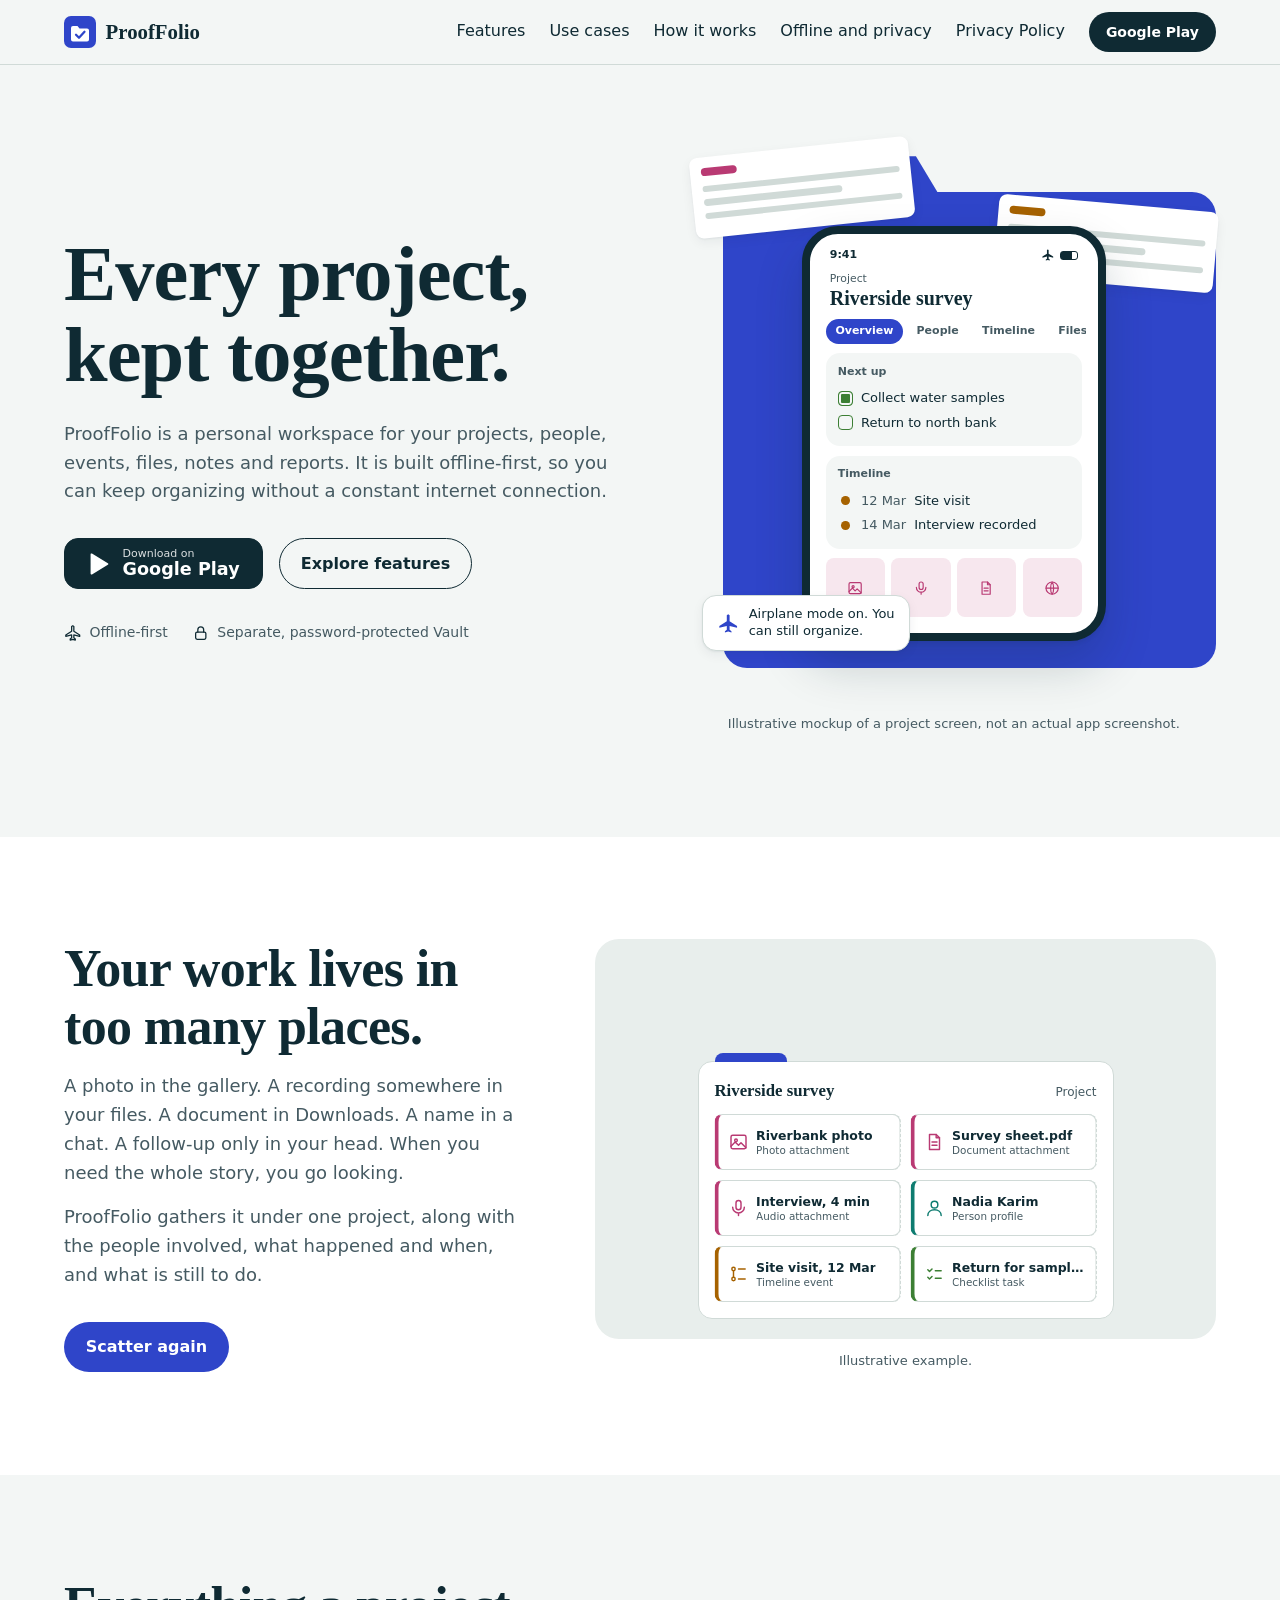
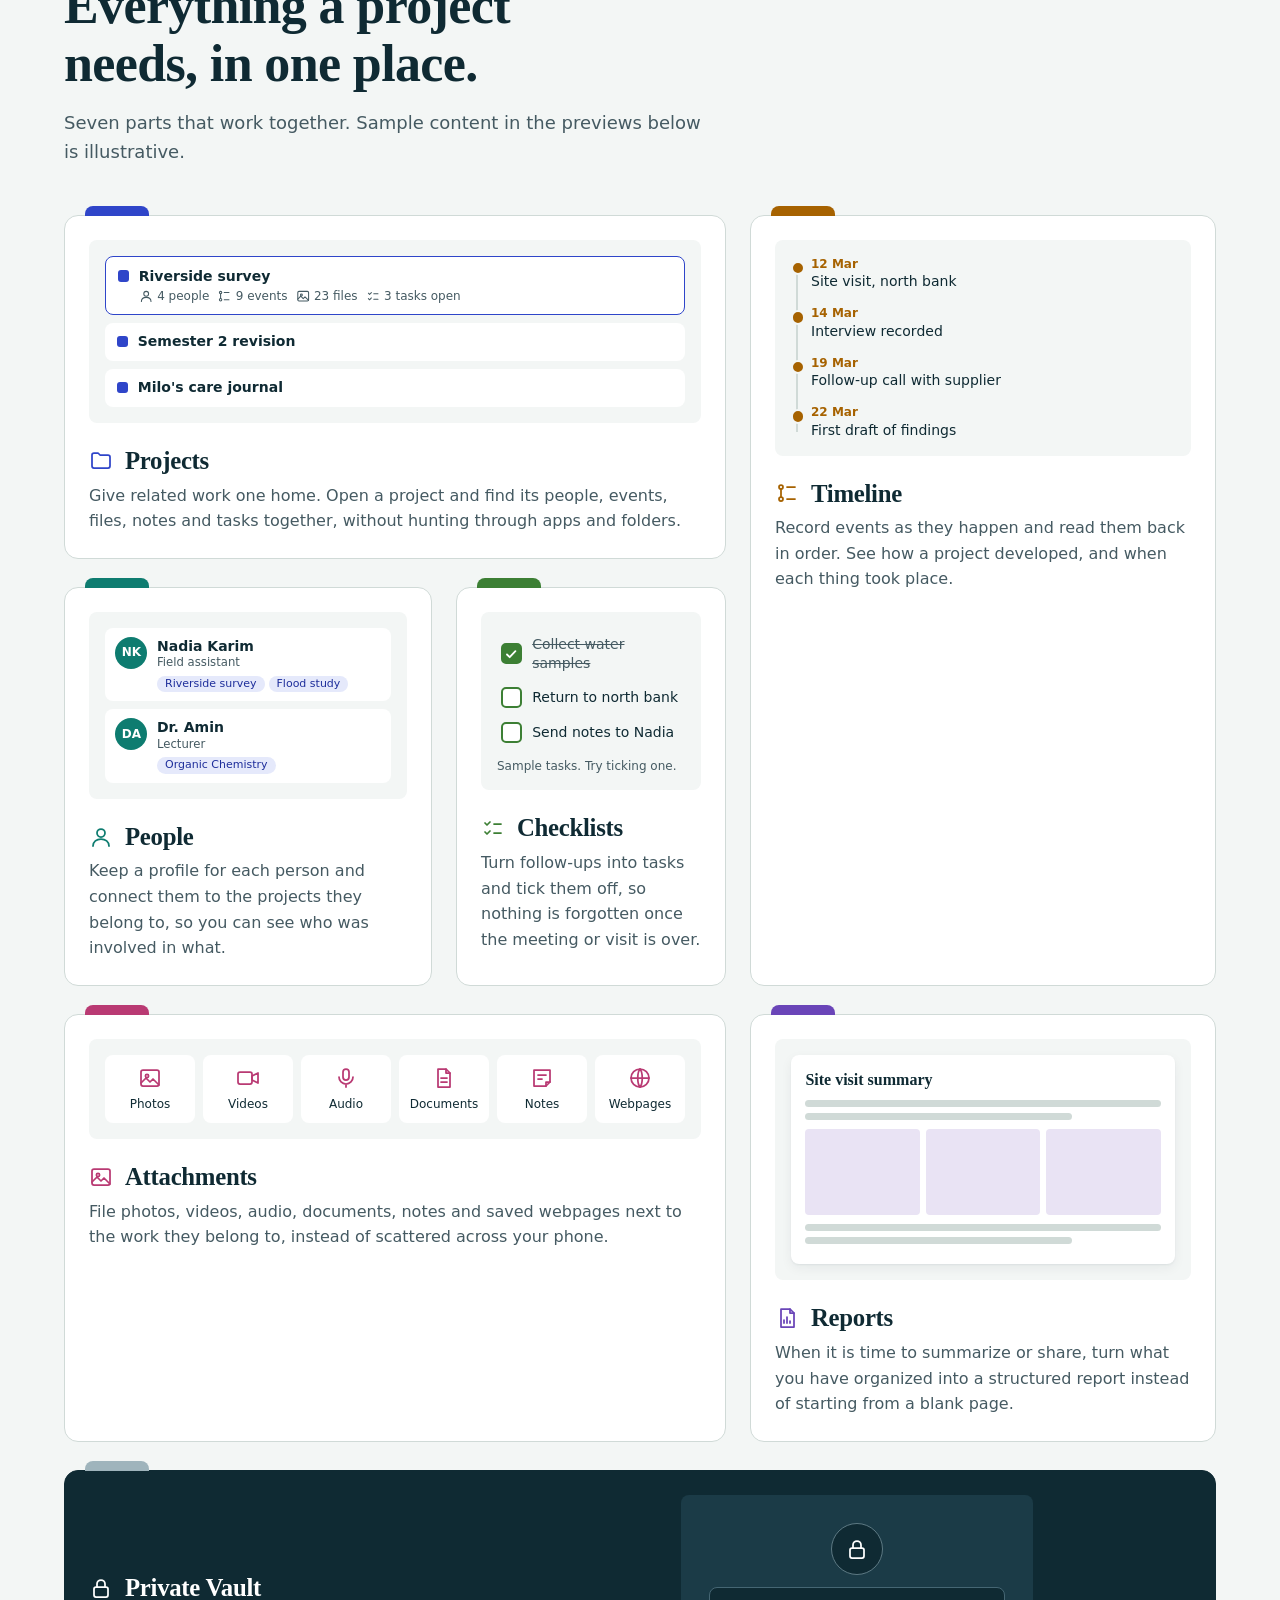
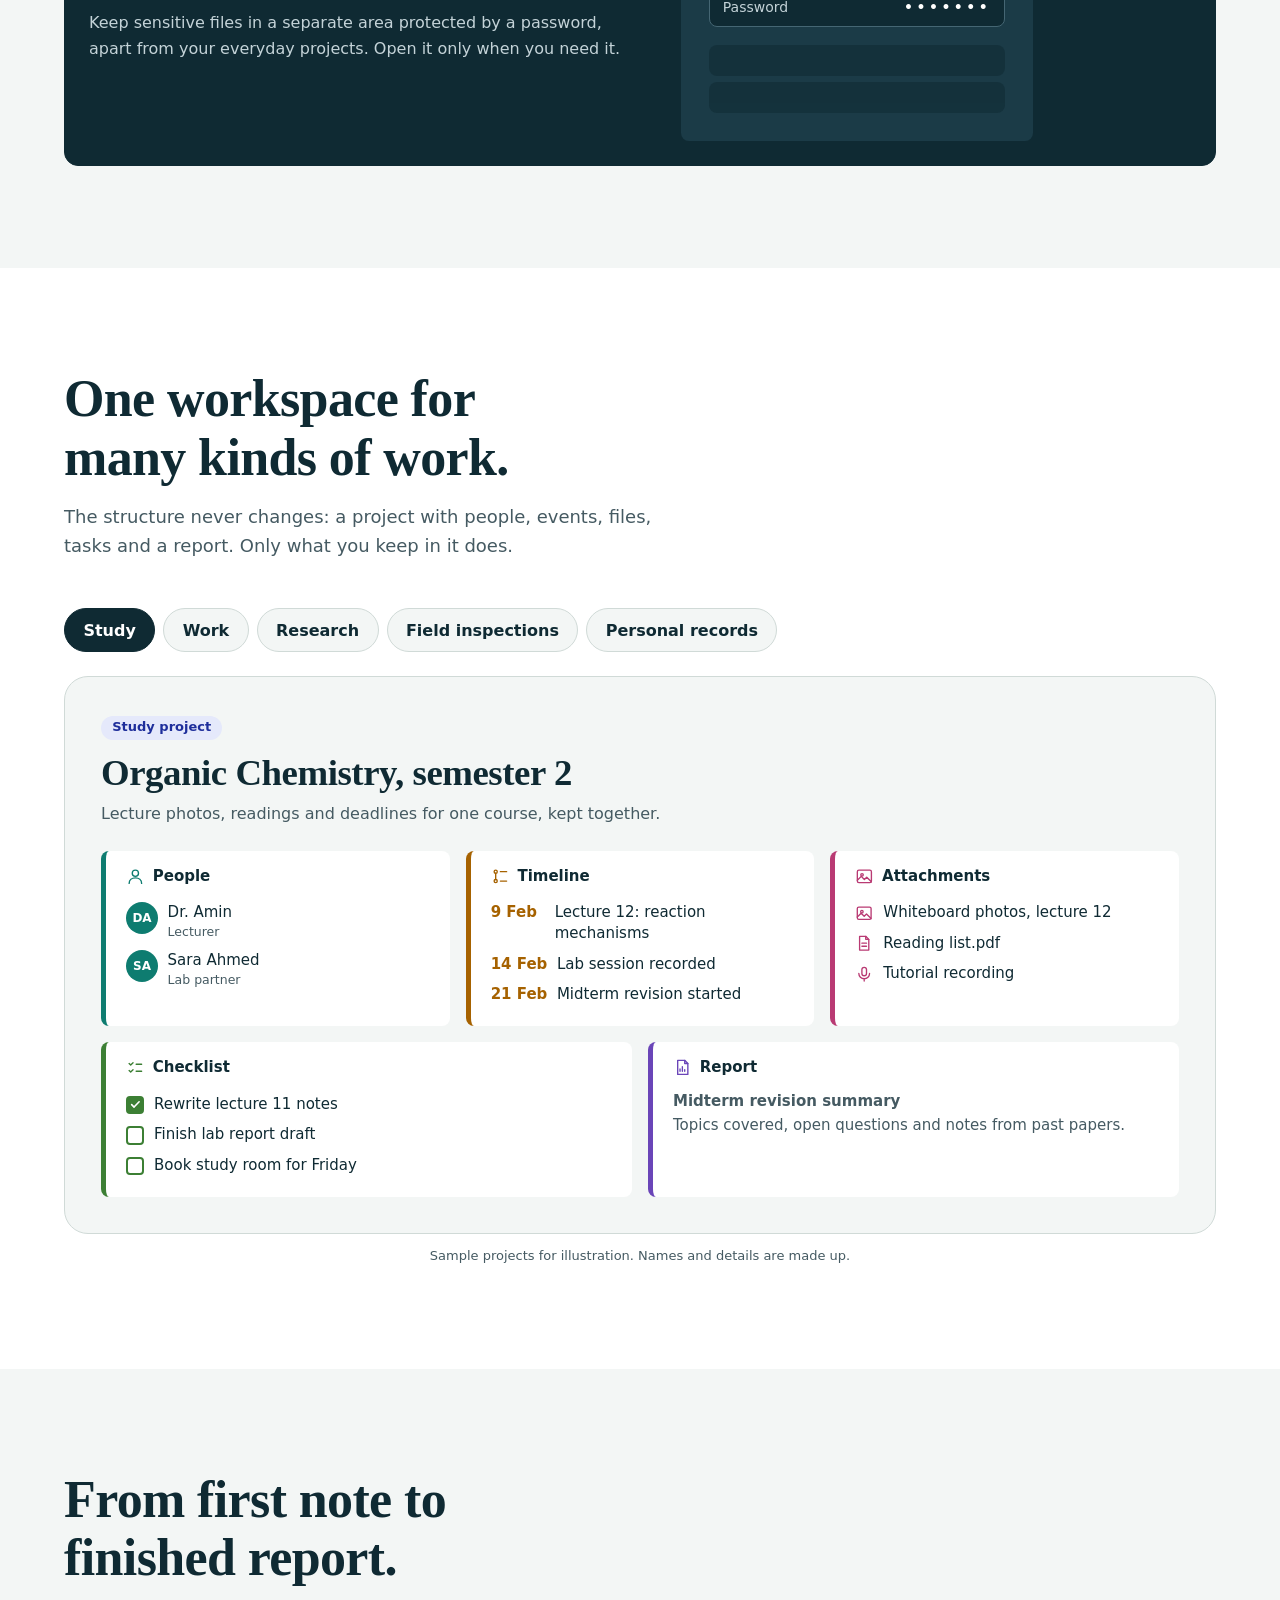
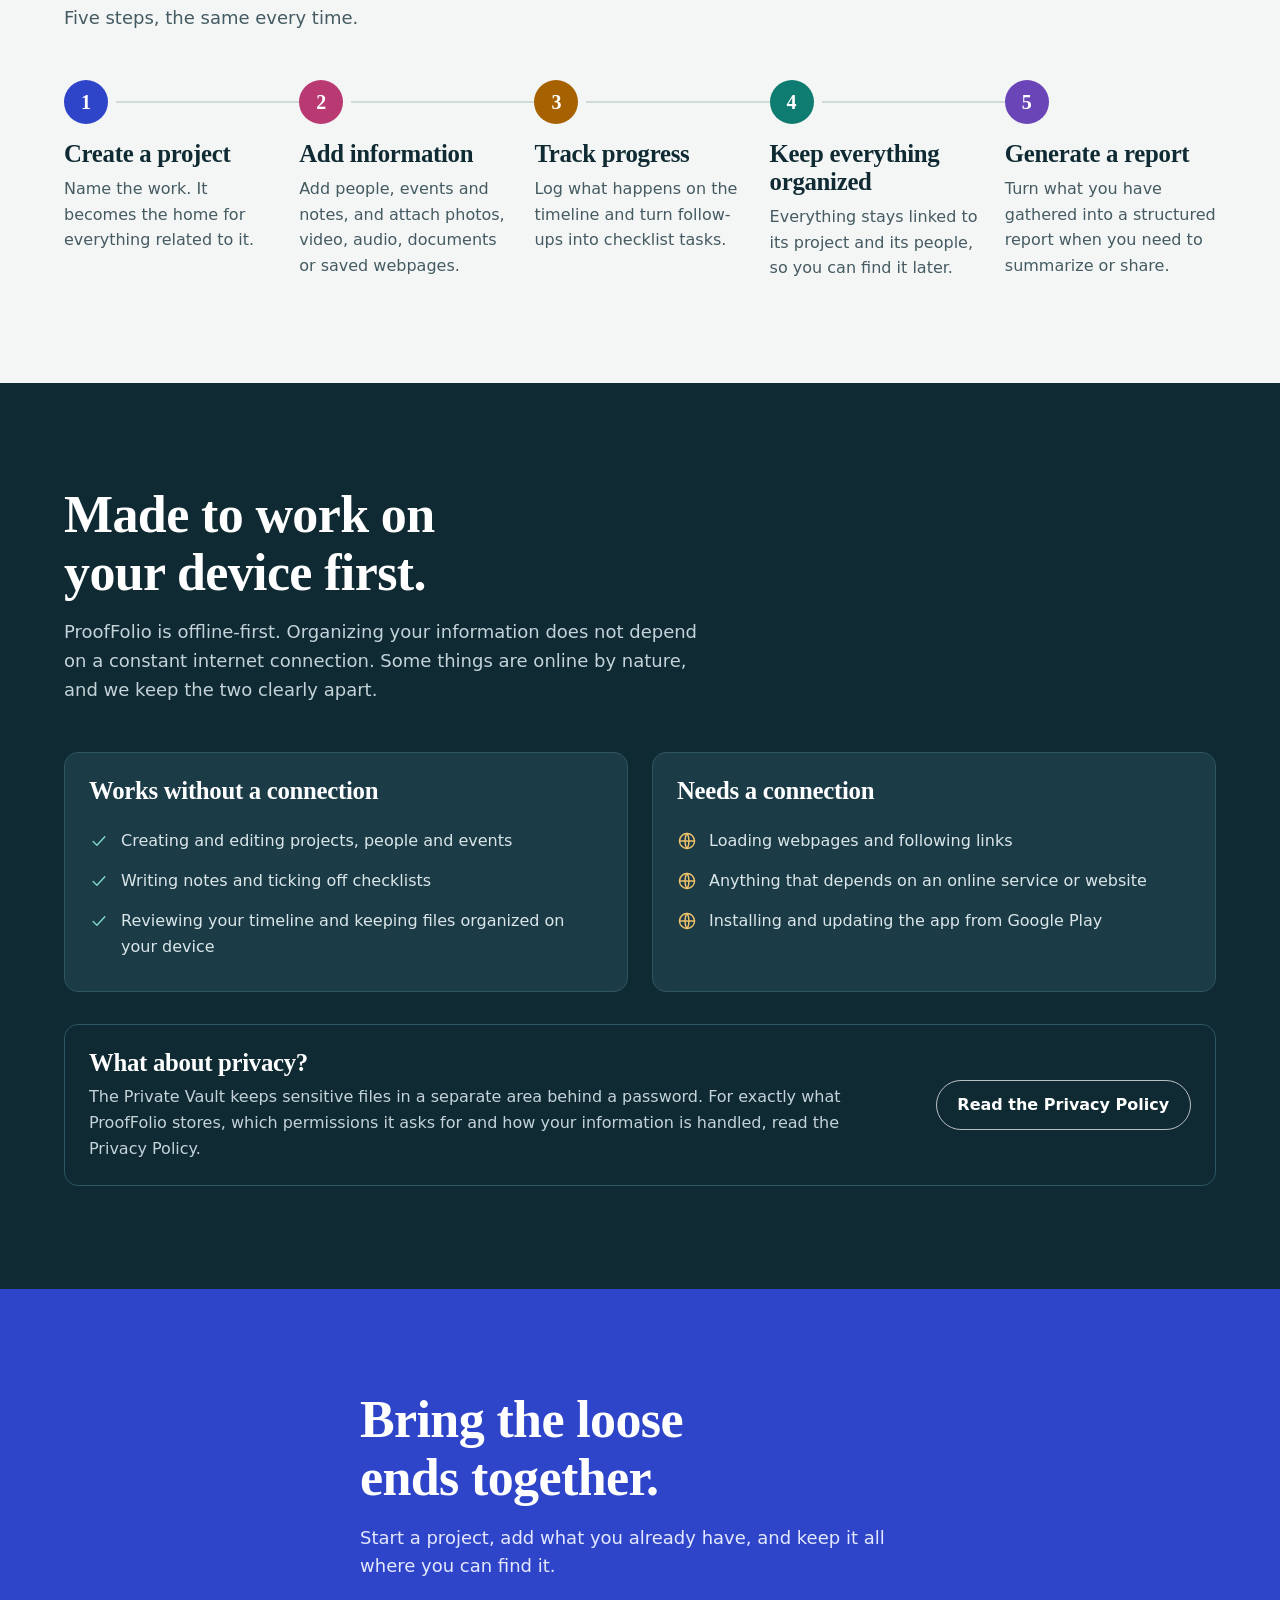
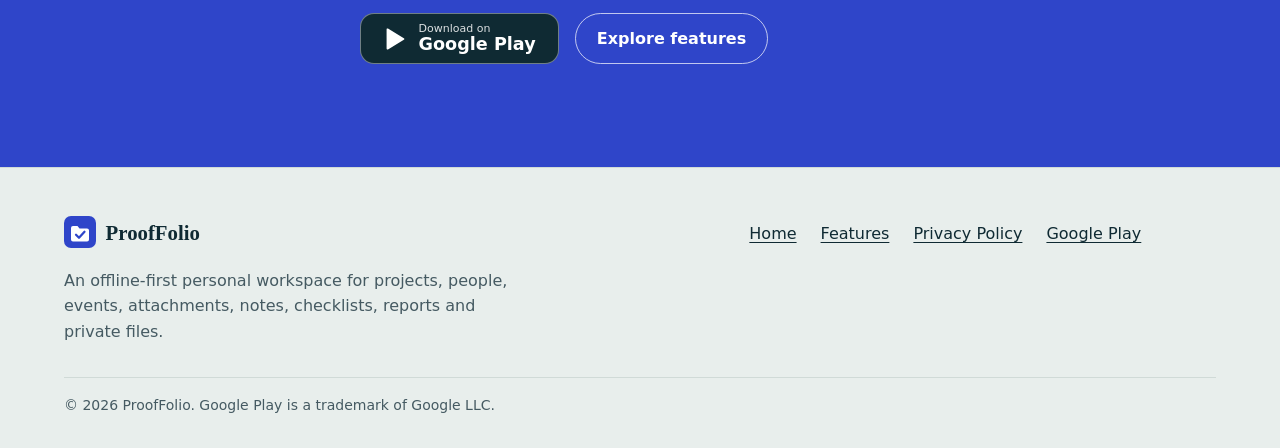
==== index.html @ 1a8242d4 "first commit with placeholder data" ====
<!doctype html>
<html lang="en">
<head>
  <meta charset="utf-8">
  <meta name="viewport" content="width=device-width, initial-scale=1">
  <title>ProofFolio: an offline-first workspace for projects, people, files and reports</title>
  <meta name="description" content="ProofFolio is an offline-first workspace for your projects, people, events, files, notes, checklists and reports, with a separate password-protected Vault.">
  <meta name="theme-color" content="#f3f6f5">
  <link rel="icon" href="assets/img/favicon.svg" type="image/svg+xml">

  <meta property="og:type" content="website">
  <meta property="og:site_name" content="ProofFolio">
  <meta property="og:title" content="ProofFolio: every project, kept together">
  <meta property="og:description" content="An offline-first workspace for projects, people, events, files, notes, checklists and reports.">
  <!-- Social crawlers need absolute URLs. Once the domain is known, change this to e.g. https://example.com/assets/img/og-image.png -->
  <meta property="og:image" content="assets/img/og-image.png">
  <meta property="og:image:width" content="1200">
  <meta property="og:image:height" content="630">
  <meta property="og:image:alt" content="ProofFolio logo beside a folder holding two sheets of paper.">
  <meta name="twitter:card" content="summary_large_image">
  <meta name="twitter:title" content="ProofFolio: every project, kept together">
  <meta name="twitter:description" content="An offline-first workspace for projects, people, events, files, notes, checklists and reports.">
  <meta name="twitter:image" content="assets/img/og-image.png">

  <link rel="stylesheet" href="assets/css/styles.css">
  <script>document.documentElement.classList.add('js');</script>
  <script src="assets/js/config.js" defer></script>
  <script src="assets/js/main.js" defer></script>
  <noscript><style>.sheet[hidden]{display:block!important}</style></noscript>
</head>
<body>

<!-- Icon sprite -->
<svg width="0" height="0" style="position:absolute" aria-hidden="true" focusable="false">
  <defs>
    <symbol id="i-photo" viewBox="0 0 24 24"><rect x="3" y="4" width="18" height="16" rx="2"/><circle cx="9" cy="10" r="1.6"/><path d="M3 17l5-5 4 4 3-3 6 6"/></symbol>
    <symbol id="i-video" viewBox="0 0 24 24"><rect x="2" y="6" width="14" height="12" rx="2"/><path d="M16 10l6-3v10l-6-3z"/></symbol>
    <symbol id="i-audio" viewBox="0 0 24 24"><rect x="9" y="3" width="6" height="11" rx="3"/><path d="M5 11a7 7 0 0 0 14 0M12 18v3"/></symbol>
    <symbol id="i-doc" viewBox="0 0 24 24"><path d="M6 3h8l4 4v14H6z"/><path d="M14 3v4h4M9 12h6M9 16h6"/></symbol>
    <symbol id="i-note" viewBox="0 0 24 24"><path d="M4 4h16v12l-4 4H4z"/><path d="M16 20v-4h4M8 9h8M8 13h4"/></symbol>
    <symbol id="i-web" viewBox="0 0 24 24"><circle cx="12" cy="12" r="9"/><path d="M3 12h18M12 3c3 3.5 3 14.5 0 18M12 3c-3 3.5-3 14.5 0 18"/></symbol>
    <symbol id="i-person" viewBox="0 0 24 24"><circle cx="12" cy="8" r="4"/><path d="M4 21c0-4.4 3.6-7 8-7s8 2.6 8 7"/></symbol>
    <symbol id="i-check" viewBox="0 0 24 24"><path d="M5 12.5l4.5 4.5L19 7"/></symbol>
    <symbol id="i-tasks" viewBox="0 0 24 24"><path d="M4 7l2 2 3-3M4 16l2 2 3-3M13 8h7M13 17h7"/></symbol>
    <symbol id="i-lock" viewBox="0 0 24 24"><rect x="5" y="11" width="14" height="10" rx="2"/><path d="M8 11V8a4 4 0 0 1 8 0v3"/></symbol>
    <symbol id="i-timeline" viewBox="0 0 24 24"><circle cx="6" cy="6" r="2"/><circle cx="6" cy="18" r="2"/><path d="M6 8v8M12 6h8M12 18h8"/></symbol>
    <symbol id="i-folder" viewBox="0 0 24 24"><path d="M3 6a2 2 0 0 1 2-2h4l2 2h8a2 2 0 0 1 2 2v9a2 2 0 0 1-2 2H5a2 2 0 0 1-2-2z"/></symbol>
    <symbol id="i-report" viewBox="0 0 24 24"><path d="M6 3h9l4 4v14H6z"/><path d="M15 3v4h4M9 17v-3M12 17v-6M15 17v-2"/></symbol>
    <symbol id="i-globe" viewBox="0 0 24 24"><circle cx="12" cy="12" r="9"/><path d="M3 12h18M12 3c3 3.5 3 14.5 0 18M12 3c-3 3.5-3 14.5 0 18"/></symbol>
    <symbol id="i-plane" viewBox="0 0 24 24"><path d="M10.5 3.5 12 2.5l1.5 1V10l8 5v2l-8-2v4l2 1.5V22l-3.5-1L8.5 22v-1.5L10.5 19v-4l-8 2v-2l8-5z"/></symbol>
    <symbol id="i-menu" viewBox="0 0 24 24"><path d="M4 7h16M4 12h16M4 17h16"/></symbol>
    <symbol id="i-close" viewBox="0 0 24 24"><path d="M6 6l12 12M18 6L6 18"/></symbol>
    <symbol id="i-play" viewBox="0 0 24 24"><path d="M6.5 3.8v16.4a.8.8 0 0 0 1.2.7l13.6-8.2a.8.8 0 0 0 0-1.4L7.7 3.1a.8.8 0 0 0-1.2.7z"/></symbol>
  </defs>
</svg>

<a class="skip-link" href="#main">Skip to main content</a>

<header class="site-header">
  <div class="container site-header__inner">
    <a class="brand" href="#top" aria-label="ProofFolio home">
      <img src="assets/img/logo-mark.svg" alt="" width="32" height="32">
      ProofFolio
    </a>
    <button class="nav-toggle" type="button" aria-expanded="false" aria-controls="site-nav" aria-label="Open menu">
      <svg class="i" aria-hidden="true"><use href="#i-menu"/></svg>
    </button>
    <nav class="nav" id="site-nav" aria-label="Main">
      <a href="#features">Features</a>
      <a href="#use-cases">Use cases</a>
      <a href="#how-it-works">How it works</a>
      <a href="#offline">Offline and privacy</a>
      <a href="privacy-policy.html">Privacy Policy</a>
      <a class="btn btn--sm" href="#" data-play-link>Google Play</a>
    </nav>
  </div>
</header>

<main id="main">

  <!-- Hero -->
  <section class="hero" id="top" aria-labelledby="hero-title">
    <div class="container hero__grid">
      <div class="hero__copy">
        <h1 id="hero-title">Every project, kept together.</h1>
        <p class="lead">ProofFolio is a personal workspace for your projects, people, events, files, notes and reports. It is built offline-first, so you can keep organizing without a constant internet connection.</p>
        <div class="hero__actions">
          <a class="btn btn--play" href="#" data-play-link aria-label="Download ProofFolio on Google Play">
            <svg class="i i--fill" aria-hidden="true"><use href="#i-play"/></svg>
            <span><small>Download on</small>Google Play</span>
          </a>
          <a class="btn btn--ghost" href="#features">Explore features</a>
        </div>
        <ul class="hero__facts">
          <li><svg class="i" aria-hidden="true"><use href="#i-plane"/></svg>Offline-first</li>
          <li><svg class="i" aria-hidden="true"><use href="#i-lock"/></svg>Separate, password-protected Vault</li>
        </ul>
      </div>

      <figure class="hero__visual">
        <div class="mock" aria-hidden="true">
          <div class="folder"></div>
          <div class="paper paper--a"><i></i><i></i><i></i></div>
          <div class="paper paper--b"><i></i><i></i><i></i></div>

          <div class="phone">
            <div class="phone__status">
              <span>9:41</span>
              <span class="phone__icons"><svg class="i i--fill"><use href="#i-plane"/></svg><span class="battery"></span></span>
            </div>
            <div class="phone__title">
              <small>Project</small>
              <strong>Riverside survey</strong>
            </div>
            <div class="phone__tabs"><span class="is-active">Overview</span><span>People</span><span>Timeline</span><span>Files</span></div>
            <div class="phone__card">
              <p class="phone__label">Next up</p>
              <div class="phone__row"><span class="box is-done"></span>Collect water samples</div>
              <div class="phone__row"><span class="box"></span>Return to north bank</div>
            </div>
            <div class="phone__card">
              <p class="phone__label">Timeline</p>
              <div class="phone__row"><span class="dot"></span><time>12 Mar</time>Site visit</div>
              <div class="phone__row"><span class="dot"></span><time>14 Mar</time>Interview recorded</div>
            </div>
            <div class="phone__files">
              <span class="ftile" style="--tab:var(--t-attach)"><svg class="i"><use href="#i-photo"/></svg></span>
              <span class="ftile" style="--tab:var(--t-attach)"><svg class="i"><use href="#i-audio"/></svg></span>
              <span class="ftile" style="--tab:var(--t-attach)"><svg class="i"><use href="#i-doc"/></svg></span>
              <span class="ftile" style="--tab:var(--t-attach)"><svg class="i"><use href="#i-web"/></svg></span>
            </div>
          </div>

          <div class="hero__badge">
            <svg class="i i--fill"><use href="#i-plane"/></svg>
            <span>Airplane mode on. You can still organize.</span>
          </div>
        </div>
        <figcaption class="caption">Illustrative mockup of a project screen, not an actual app screenshot.</figcaption>
      </figure>
    </div>
  </section>

  <!-- Problem and solution -->
  <section class="section section--tint" id="problem" aria-labelledby="problem-title">
    <div class="container split gather" data-gather>
      <div class="gather__copy">
        <h2 id="problem-title">Your work lives in too many places.</h2>
        <p>A photo in the gallery. A recording somewhere in your files. A document in Downloads. A name in a chat. A follow-up only in your head. When you need the whole story, you go looking.</p>
        <p>ProofFolio gathers it under one project, along with the people involved, what happened and when, and what is still to do.</p>
        <button class="btn btn--primary" type="button" data-gather-toggle>Gather into a project</button>
        <p class="sr-only" role="status" aria-live="polite" data-gather-status></p>
      </div>

      <div>
        <div class="gather__stage" aria-hidden="true">
          <div class="gather__folder">
            <div class="gather__head">Riverside survey <small>Project</small></div>
            <div class="gather__slots">
              <div class="slot"></div><div class="slot"></div><div class="slot"></div>
              <div class="slot"></div><div class="slot"></div><div class="slot"></div>
            </div>
          </div>

          <div class="chip" style="--tab:var(--t-attach);--i:0" data-slot="0" data-u="0.03" data-v="0.06" data-r="-7">
            <svg class="i"><use href="#i-photo"/></svg>
            <span class="chip__text"><b>Riverbank photo</b><small><span class="m-s">In your gallery</span><span class="m-g">Photo attachment</span></small></span>
          </div>
          <div class="chip" style="--tab:var(--t-attach);--i:1" data-slot="1" data-u="0.97" data-v="0.03" data-r="6">
            <svg class="i"><use href="#i-doc"/></svg>
            <span class="chip__text"><b>Survey sheet.pdf</b><small><span class="m-s">In Downloads</span><span class="m-g">Document attachment</span></small></span>
          </div>
          <div class="chip" style="--tab:var(--t-attach);--i:2" data-slot="2" data-u="0.08" data-v="0.52" data-r="4">
            <svg class="i"><use href="#i-audio"/></svg>
            <span class="chip__text"><b>Interview, 4 min</b><small><span class="m-s">In a voice recorder</span><span class="m-g">Audio attachment</span></small></span>
          </div>
          <div class="chip" style="--tab:var(--t-people);--i:3" data-slot="3" data-u="0.92" data-v="0.4" data-r="-5">
            <svg class="i"><use href="#i-person"/></svg>
            <span class="chip__text"><b>Nadia Karim</b><small><span class="m-s">In a chat thread</span><span class="m-g">Person profile</span></small></span>
          </div>
          <div class="chip" style="--tab:var(--t-timeline);--i:4" data-slot="4" data-u="0.5" data-v="0.14" data-r="3">
            <svg class="i"><use href="#i-timeline"/></svg>
            <span class="chip__text"><b>Site visit, 12 Mar</b><small><span class="m-s">In a message</span><span class="m-g">Timeline event</span></small></span>
          </div>
          <div class="chip" style="--tab:var(--t-check);--i:5" data-slot="5" data-u="0.45" data-v="0.66" data-r="-6">
            <svg class="i"><use href="#i-tasks"/></svg>
            <span class="chip__text"><b>Return for samples</b><small><span class="m-s">Only in your head</span><span class="m-g">Checklist task</span></small></span>
          </div>
        </div>
        <p class="caption">Illustrative example.</p>
      </div>
    </div>
  </section>

  <!-- Core features -->
  <section class="section" id="features" aria-labelledby="features-title">
    <div class="container">
      <div class="section-head">
        <h2 id="features-title">Everything a project needs, in one place.</h2>
        <p>Seven parts that work together. Sample content in the previews below is illustrative.</p>
      </div>

      <div class="bento">
        <article class="tile tile--projects">
          <div class="tile__visual" aria-hidden="true">
            <ul class="mini-projects">
              <li class="is-open">
                <span class="dot"></span><b>Riverside survey</b>
                <span class="counts">
                  <span><svg class="i"><use href="#i-person"/></svg>4 people</span>
                  <span><svg class="i"><use href="#i-timeline"/></svg>9 events</span>
                  <span><svg class="i"><use href="#i-photo"/></svg>23 files</span>
                  <span><svg class="i"><use href="#i-tasks"/></svg>3 tasks open</span>
                </span>
              </li>
              <li><span class="dot"></span><b>Semester 2 revision</b></li>
              <li><span class="dot"></span><b>Milo's care journal</b></li>
            </ul>
          </div>
          <div class="tile__body">
            <h3><svg class="i" aria-hidden="true"><use href="#i-folder"/></svg>Projects</h3>
            <p>Give related work one home. Open a project and find its people, events, files, notes and tasks together, without hunting through apps and folders.</p>
          </div>
        </article>

        <article class="tile tile--people">
          <div class="tile__visual" aria-hidden="true">
            <ul class="mini-people">
              <li><span class="avatar">NK</span><span><b>Nadia Karim</b><small>Field assistant</small><span class="linked"><span>Riverside survey</span><span>Flood study</span></span></span></li>
              <li><span class="avatar">DA</span><span><b>Dr. Amin</b><small>Lecturer</small><span class="linked"><span>Organic Chemistry</span></span></span></li>
            </ul>
          </div>
          <div class="tile__body">
            <h3><svg class="i" aria-hidden="true"><use href="#i-person"/></svg>People</h3>
            <p>Keep a profile for each person and connect them to the projects they belong to, so you can see who was involved in what.</p>
          </div>
        </article>

        <article class="tile tile--timeline">
          <div class="tile__visual" aria-hidden="true">
            <ol class="mini-timeline">
              <li><time>12 Mar</time>Site visit, north bank</li>
              <li><time>14 Mar</time>Interview recorded</li>
              <li><time>19 Mar</time>Follow-up call with supplier</li>
              <li><time>22 Mar</time>First draft of findings</li>
            </ol>
          </div>
          <div class="tile__body">
            <h3><svg class="i" aria-hidden="true"><use href="#i-timeline"/></svg>Timeline</h3>
            <p>Record events as they happen and read them back in order. See how a project developed, and when each thing took place.</p>
          </div>
        </article>

        <article class="tile tile--checks">
          <div class="tile__visual">
            <ul>
              <li><label class="check"><input type="checkbox" checked><span class="check__box"><svg class="i" aria-hidden="true"><use href="#i-check"/></svg></span><span class="check__text">Collect water samples</span></label></li>
              <li><label class="check"><input type="checkbox"><span class="check__box"><svg class="i" aria-hidden="true"><use href="#i-check"/></svg></span><span class="check__text">Return to north bank</span></label></li>
              <li><label class="check"><input type="checkbox"><span class="check__box"><svg class="i" aria-hidden="true"><use href="#i-check"/></svg></span><span class="check__text">Send notes to Nadia</span></label></li>
            </ul>
            <p class="hint">Sample tasks. Try ticking one.</p>
          </div>
          <div class="tile__body">
            <h3><svg class="i" aria-hidden="true"><use href="#i-tasks"/></svg>Checklists</h3>
            <p>Turn follow-ups into tasks and tick them off, so nothing is forgotten once the meeting or visit is over.</p>
          </div>
        </article>

        <article class="tile tile--attach">
          <div class="tile__visual" aria-hidden="true">
            <ul class="mini-files">
              <li><svg class="i"><use href="#i-photo"/></svg>Photos</li>
              <li><svg class="i"><use href="#i-video"/></svg>Videos</li>
              <li><svg class="i"><use href="#i-audio"/></svg>Audio</li>
              <li><svg class="i"><use href="#i-doc"/></svg>Documents</li>
              <li><svg class="i"><use href="#i-note"/></svg>Notes</li>
              <li><svg class="i"><use href="#i-web"/></svg>Webpages</li>
            </ul>
          </div>
          <div class="tile__body">
            <h3><svg class="i" aria-hidden="true"><use href="#i-photo"/></svg>Attachments</h3>
            <p>File photos, videos, audio, documents, notes and saved webpages next to the work they belong to, instead of scattered across your phone.</p>
          </div>
        </article>

        <article class="tile tile--reports">
          <div class="tile__visual" aria-hidden="true">
            <div class="mini-report">
              <strong>Site visit summary</strong>
              <i></i><i></i>
              <div class="photos"><span></span><span></span><span></span></div>
              <i></i><i></i>
            </div>
          </div>
          <div class="tile__body">
            <h3><svg class="i" aria-hidden="true"><use href="#i-report"/></svg>Reports</h3>
            <p>When it is time to summarize or share, turn what you have organized into a structured report instead of starting from a blank page.</p>
          </div>
        </article>

        <article class="tile tile--vault">
          <div class="tile__visual" aria-hidden="true">
            <div class="mini-vault">
              <span class="lock"><svg class="i"><use href="#i-lock"/></svg></span>
              <div class="field"><span>Password</span><b>&bull;&bull;&bull;&bull;&bull;&bull;&bull;</b></div>
              <div class="rows"><i></i><i></i></div>
            </div>
          </div>
          <div class="tile__body">
            <h3><svg class="i" aria-hidden="true"><use href="#i-lock"/></svg>Private Vault</h3>
            <p>Keep sensitive files in a separate area protected by a password, apart from your everyday projects. Open it only when you need it.</p>
          </div>
        </article>
      </div>
    </div>
  </section>

  <!-- Use cases -->
  <section class="section section--tint" id="use-cases" aria-labelledby="use-title">
    <div class="container">
      <div class="section-head">
        <h2 id="use-title">One workspace for many kinds of work.</h2>
        <p>The structure never changes: a project with people, events, files, tasks and a report. Only what you keep in it does.</p>
      </div>

      <div class="tablist" role="tablist" aria-label="Kinds of work" data-tabs>
        <button role="tab" id="tab-study" aria-controls="uc-study" aria-selected="true" type="button">Study</button>
        <button role="tab" id="tab-work" aria-controls="uc-work" aria-selected="false" tabindex="-1" type="button">Work</button>
        <button role="tab" id="tab-research" aria-controls="uc-research" aria-selected="false" tabindex="-1" type="button">Research</button>
        <button role="tab" id="tab-field" aria-controls="uc-field" aria-selected="false" tabindex="-1" type="button">Field inspections</button>
        <button role="tab" id="tab-personal" aria-controls="uc-personal" aria-selected="false" tabindex="-1" type="button">Personal records</button>
      </div>

      <div class="sheet" role="tabpanel" id="uc-study" aria-labelledby="tab-study" tabindex="0">
        <div class="sheet__head">
          <span class="sheet__kind">Study project</span>
          <h3>Organic Chemistry, semester 2</h3>
          <p>Lecture photos, readings and deadlines for one course, kept together.</p>
        </div>
        <div class="sheet__grid">
          <section class="block b-people" aria-label="People"><h4><svg class="i" aria-hidden="true"><use href="#i-person"/></svg>People</h4><ul><li><span class="avatar" aria-hidden="true">DA</span><span>Dr. Amin<small>Lecturer</small></span></li><li><span class="avatar" aria-hidden="true">SA</span><span>Sara Ahmed<small>Lab partner</small></span></li></ul></section>
          <section class="block b-timeline" aria-label="Timeline"><h4><svg class="i" aria-hidden="true"><use href="#i-timeline"/></svg>Timeline</h4><ul><li><span class="date">9 Feb</span><span>Lecture 12: reaction mechanisms</span></li><li><span class="date">14 Feb</span><span>Lab session recorded</span></li><li><span class="date">21 Feb</span><span>Midterm revision started</span></li></ul></section>
          <section class="block b-files" aria-label="Attachments"><h4><svg class="i" aria-hidden="true"><use href="#i-photo"/></svg>Attachments</h4><ul><li><svg class="i li-icon" aria-hidden="true"><use href="#i-photo"/></svg><span>Whiteboard photos, lecture 12</span></li><li><svg class="i li-icon" aria-hidden="true"><use href="#i-doc"/></svg><span>Reading list.pdf</span></li><li><svg class="i li-icon" aria-hidden="true"><use href="#i-audio"/></svg><span>Tutorial recording</span></li></ul></section>
          <section class="block b-tasks" aria-label="Checklist"><h4><svg class="i" aria-hidden="true"><use href="#i-tasks"/></svg>Checklist</h4><ul><li><span class="tbox is-done" aria-hidden="true"><svg class="i"><use href="#i-check"/></svg></span><span><span class="sr-only">Done: </span>Rewrite lecture 11 notes</span></li><li><span class="tbox" aria-hidden="true"></span><span><span class="sr-only">To do: </span>Finish lab report draft</span></li><li><span class="tbox" aria-hidden="true"></span><span><span class="sr-only">To do: </span>Book study room for Friday</span></li></ul></section>
          <section class="block block--report b-report" aria-label="Report"><h4><svg class="i" aria-hidden="true"><use href="#i-report"/></svg>Report</h4><p><b>Midterm revision summary</b><br>Topics covered, open questions and notes from past papers.</p></section>
        </div>
      </div>
      <div class="sheet" role="tabpanel" id="uc-work" aria-labelledby="tab-work" tabindex="0" hidden>
        <div class="sheet__head">
          <span class="sheet__kind">Work project</span>
          <h3>Vendor portal rollout</h3>
          <p>A running record of decisions, calls and deliverables.</p>
        </div>
        <div class="sheet__grid">
          <section class="block b-people" aria-label="People"><h4><svg class="i" aria-hidden="true"><use href="#i-person"/></svg>People</h4><ul><li><span class="avatar" aria-hidden="true">PN</span><span>Priya Nair<small>Client lead</small></span></li><li><span class="avatar" aria-hidden="true">TR</span><span>Tomas Reyes<small>Developer</small></span></li></ul></section>
          <section class="block b-timeline" aria-label="Timeline"><h4><svg class="i" aria-hidden="true"><use href="#i-timeline"/></svg>Timeline</h4><ul><li><span class="date">3 Mar</span><span>Kickoff meeting</span></li><li><span class="date">11 Mar</span><span>Scope change agreed by email</span></li><li><span class="date">18 Mar</span><span>Staging review</span></li></ul></section>
          <section class="block b-files" aria-label="Attachments"><h4><svg class="i" aria-hidden="true"><use href="#i-photo"/></svg>Attachments</h4><ul><li><svg class="i li-icon" aria-hidden="true"><use href="#i-doc"/></svg><span>Signed scope.pdf</span></li><li><svg class="i li-icon" aria-hidden="true"><use href="#i-photo"/></svg><span>Whiteboard sketch</span></li><li><svg class="i li-icon" aria-hidden="true"><use href="#i-audio"/></svg><span>Call recording, 11 Mar</span></li></ul></section>
          <section class="block b-tasks" aria-label="Checklist"><h4><svg class="i" aria-hidden="true"><use href="#i-tasks"/></svg>Checklist</h4><ul><li><span class="tbox is-done" aria-hidden="true"><svg class="i"><use href="#i-check"/></svg></span><span><span class="sr-only">Done: </span>Send revised estimate</span></li><li><span class="tbox" aria-hidden="true"></span><span><span class="sr-only">To do: </span>Confirm launch date</span></li><li><span class="tbox" aria-hidden="true"></span><span><span class="sr-only">To do: </span>Schedule training session</span></li></ul></section>
          <section class="block block--report b-report" aria-label="Report"><h4><svg class="i" aria-hidden="true"><use href="#i-report"/></svg>Report</h4><p><b>Weekly progress report</b><br>What was done, what changed and what comes next.</p></section>
        </div>
      </div>
      <div class="sheet" role="tabpanel" id="uc-research" aria-labelledby="tab-research" tabindex="0" hidden>
        <div class="sheet__head">
          <span class="sheet__kind">Research project</span>
          <h3>Community water use study</h3>
          <p>Sources, interviews and observations, collected in one place.</p>
        </div>
        <div class="sheet__grid">
          <section class="block b-people" aria-label="People"><h4><svg class="i" aria-hidden="true"><use href="#i-person"/></svg>People</h4><ul><li><span class="avatar" aria-hidden="true">I0</span><span>Interviewee 07<small>Household, east ward</small></span></li><li><span class="avatar" aria-hidden="true">KH</span><span>Kabir Hossain<small>Field assistant</small></span></li></ul></section>
          <section class="block b-timeline" aria-label="Timeline"><h4><svg class="i" aria-hidden="true"><use href="#i-timeline"/></svg>Timeline</h4><ul><li><span class="date">2 Apr</span><span>Interview 07 recorded</span></li><li><span class="date">5 Apr</span><span>Survey sheets scanned</span></li><li><span class="date">9 Apr</span><span>Groundwater article saved</span></li></ul></section>
          <section class="block b-files" aria-label="Attachments"><h4><svg class="i" aria-hidden="true"><use href="#i-photo"/></svg>Attachments</h4><ul><li><svg class="i li-icon" aria-hidden="true"><use href="#i-audio"/></svg><span>Interview 07 audio</span></li><li><svg class="i li-icon" aria-hidden="true"><use href="#i-web"/></svg><span>Groundwater trends article</span></li><li><svg class="i li-icon" aria-hidden="true"><use href="#i-doc"/></svg><span>Survey sheets, scanned</span></li></ul></section>
          <section class="block b-tasks" aria-label="Checklist"><h4><svg class="i" aria-hidden="true"><use href="#i-tasks"/></svg>Checklist</h4><ul><li><span class="tbox is-done" aria-hidden="true"><svg class="i"><use href="#i-check"/></svg></span><span><span class="sr-only">Done: </span>Log interview consent</span></li><li><span class="tbox" aria-hidden="true"></span><span><span class="sr-only">To do: </span>Transcribe interview 07</span></li><li><span class="tbox" aria-hidden="true"></span><span><span class="sr-only">To do: </span>Compare ward totals</span></li></ul></section>
          <section class="block block--report b-report" aria-label="Report"><h4><svg class="i" aria-hidden="true"><use href="#i-report"/></svg>Report</h4><p><b>Findings so far</b><br>Observations and sources organized for review.</p></section>
        </div>
      </div>
      <div class="sheet" role="tabpanel" id="uc-field" aria-labelledby="tab-field" tabindex="0" hidden>
        <div class="sheet__head">
          <span class="sheet__kind">Field inspection</span>
          <h3>Building inspection, Block C</h3>
          <p>Each visit documented with photos, measurements and follow-ups.</p>
        </div>
        <div class="sheet__grid">
          <section class="block b-people" aria-label="People"><h4><svg class="i" aria-hidden="true"><use href="#i-person"/></svg>People</h4><ul><li><span class="avatar" aria-hidden="true">SS</span><span>Site supervisor<small>Contact on site</small></span></li><li><span class="avatar" aria-hidden="true">AL</span><span>Ana Lima<small>Co-inspector</small></span></li></ul></section>
          <section class="block b-timeline" aria-label="Timeline"><h4><svg class="i" aria-hidden="true"><use href="#i-timeline"/></svg>Timeline</h4><ul><li><span class="date">6 May</span><span>Visit 1: ground floor</span></li><li><span class="date">6 May</span><span>Cracks found near stairwell</span></li><li><span class="date">13 May</span><span>Visit 2: roof and stairwell</span></li></ul></section>
          <section class="block b-files" aria-label="Attachments"><h4><svg class="i" aria-hidden="true"><use href="#i-photo"/></svg>Attachments</h4><ul><li><svg class="i li-icon" aria-hidden="true"><use href="#i-photo"/></svg><span>Crack photos, 9 images</span></li><li><svg class="i li-icon" aria-hidden="true"><use href="#i-note"/></svg><span>Measurement notes</span></li><li><svg class="i li-icon" aria-hidden="true"><use href="#i-video"/></svg><span>Walkthrough video</span></li></ul></section>
          <section class="block b-tasks" aria-label="Checklist"><h4><svg class="i" aria-hidden="true"><use href="#i-tasks"/></svg>Checklist</h4><ul><li><span class="tbox is-done" aria-hidden="true"><svg class="i"><use href="#i-check"/></svg></span><span><span class="sr-only">Done: </span>Photograph all stairwell cracks</span></li><li><span class="tbox" aria-hidden="true"></span><span><span class="sr-only">To do: </span>Recheck stairwell railing</span></li><li><span class="tbox" aria-hidden="true"></span><span><span class="sr-only">To do: </span>Request maintenance log</span></li></ul></section>
          <section class="block block--report b-report" aria-label="Report"><h4><svg class="i" aria-hidden="true"><use href="#i-report"/></svg>Report</h4><p><b>Inspection report</b><br>Findings, photos and recommended actions for each visit.</p></section>
        </div>
      </div>
      <div class="sheet" role="tabpanel" id="uc-personal" aria-labelledby="tab-personal" tabindex="0" hidden>
        <div class="sheet__head">
          <span class="sheet__kind">Personal records</span>
          <h3>Milo&#x27;s care journal</h3>
          <p>Health, receipts and routines you will want to look up later.</p>
        </div>
        <div class="sheet__grid">
          <section class="block b-people" aria-label="People"><h4><svg class="i" aria-hidden="true"><use href="#i-person"/></svg>People</h4><ul><li><span class="avatar" aria-hidden="true">DL</span><span>Dr. Lopez<small>Veterinarian</small></span></li><li><span class="avatar" aria-hidden="true">J</span><span>Jamal<small>Pet sitter</small></span></li></ul></section>
          <section class="block b-timeline" aria-label="Timeline"><h4><svg class="i" aria-hidden="true"><use href="#i-timeline"/></svg>Timeline</h4><ul><li><span class="date">8 Jan</span><span>Annual check-up</span></li><li><span class="date">22 Jan</span><span>Started new food</span></li><li><span class="date">4 Feb</span><span>Vaccination booster</span></li></ul></section>
          <section class="block b-files" aria-label="Attachments"><h4><svg class="i" aria-hidden="true"><use href="#i-photo"/></svg>Attachments</h4><ul><li><svg class="i li-icon" aria-hidden="true"><use href="#i-photo"/></svg><span>Vaccination card</span></li><li><svg class="i li-icon" aria-hidden="true"><use href="#i-doc"/></svg><span>Vet invoice.pdf</span></li><li><svg class="i li-icon" aria-hidden="true"><use href="#i-note"/></svg><span>Feeding notes</span></li></ul></section>
          <section class="block b-tasks" aria-label="Checklist"><h4><svg class="i" aria-hidden="true"><use href="#i-tasks"/></svg>Checklist</h4><ul><li><span class="tbox is-done" aria-hidden="true"><svg class="i"><use href="#i-check"/></svg></span><span><span class="sr-only">Done: </span>Save vaccination card photo</span></li><li><span class="tbox" aria-hidden="true"></span><span><span class="sr-only">To do: </span>Book dental check</span></li><li><span class="tbox" aria-hidden="true"></span><span><span class="sr-only">To do: </span>Reorder flea treatment</span></li></ul></section>
          <section class="block block--report b-report" aria-label="Report"><h4><svg class="i" aria-hidden="true"><use href="#i-report"/></svg>Report</h4><p><b>Health summary for the vet</b><br>Visits, medication and notes on one page.</p></section>
        </div>
      </div>

      <p class="caption">Sample projects for illustration. Names and details are made up.</p>
    </div>
  </section>

  <!-- How it works -->
  <section class="section" id="how-it-works" aria-labelledby="how-title">
    <div class="container">
      <div class="section-head">
        <h2 id="how-title">From first note to finished report.</h2>
        <p>Five steps, the same every time.</p>
      </div>
      <ol class="steps">
        <li class="step s1"><h3>Create a project</h3><p>Name the work. It becomes the home for everything related to it.</p></li>
        <li class="step s2"><h3>Add information</h3><p>Add people, events and notes, and attach photos, video, audio, documents or saved webpages.</p></li>
        <li class="step s3"><h3>Track progress</h3><p>Log what happens on the timeline and turn follow-ups into checklist tasks.</p></li>
        <li class="step s4"><h3>Keep everything organized</h3><p>Everything stays linked to its project and its people, so you can find it later.</p></li>
        <li class="step s5"><h3>Generate a report</h3><p>Turn what you have gathered into a structured report when you need to summarize or share.</p></li>
      </ol>
    </div>
  </section>

  <!-- Offline first and privacy -->
  <section class="section offline on-dark" id="offline" aria-labelledby="offline-title">
    <div class="container">
      <div class="section-head">
        <h2 id="offline-title">Made to work on your device first.</h2>
        <p>ProofFolio is offline-first. Organizing your information does not depend on a constant internet connection. Some things are online by nature, and we keep the two clearly apart.</p>
      </div>

      <div class="offline__grid">
        <div class="panel">
          <h3>Works without a connection</h3>
          <ul>
            <li><svg class="i" aria-hidden="true"><use href="#i-check"/></svg>Creating and editing projects, people and events</li>
            <li><svg class="i" aria-hidden="true"><use href="#i-check"/></svg>Writing notes and ticking off checklists</li>
            <li><svg class="i" aria-hidden="true"><use href="#i-check"/></svg>Reviewing your timeline and keeping files organized on your device</li>
          </ul>
        </div>
        <div class="panel panel--net">
          <h3>Needs a connection</h3>
          <ul>
            <li><svg class="i" aria-hidden="true"><use href="#i-globe"/></svg>Loading webpages and following links</li>
            <li><svg class="i" aria-hidden="true"><use href="#i-globe"/></svg>Anything that depends on an online service or website</li>
            <li><svg class="i" aria-hidden="true"><use href="#i-globe"/></svg>Installing and updating the app from Google Play</li>
          </ul>
        </div>
      </div>

      <div class="offline__privacy">
        <div>
          <h3>What about privacy?</h3>
          <p>The Private Vault keeps sensitive files in a separate area behind a password. For exactly what ProofFolio stores, which permissions it asks for and how your information is handled, read the Privacy Policy.</p>
        </div>
        <a class="btn btn--ghost" href="privacy-policy.html">Read the Privacy Policy</a>
      </div>
    </div>
  </section>

  <!-- Final call to action -->
  <section class="section cta on-cobalt" id="get-the-app" aria-labelledby="cta-title">
    <div class="container cta__inner">
      <h2 id="cta-title">Bring the loose ends together.</h2>
      <p>Start a project, add what you already have, and keep it all where you can find it.</p>
      <div class="hero__actions">
        <a class="btn btn--play" href="#" data-play-link aria-label="Download ProofFolio on Google Play">
          <svg class="i i--fill" aria-hidden="true"><use href="#i-play"/></svg>
          <span><small>Download on</small>Google Play</span>
        </a>
        <a class="btn btn--ghost" href="#features">Explore features</a>
      </div>
    </div>
  </section>
</main>

<footer class="site-footer">
  <div class="container">
    <div class="site-footer__grid">
      <div>
        <a class="brand" href="#top" aria-label="ProofFolio home">
          <img src="assets/img/logo-mark.svg" alt="" width="32" height="32">
          ProofFolio
        </a>
        <p>An offline-first personal workspace for projects, people, events, attachments, notes, checklists, reports and private files.</p>
      </div>
      <nav aria-label="Footer">
        <ul class="footer-links">
          <li><a href="#top">Home</a></li>
          <li><a href="#features">Features</a></li>
          <li><a href="privacy-policy.html">Privacy Policy</a></li>
          <li data-contact-item hidden><a href="#" data-contact-link>Contact</a></li>
          <li><a href="#" data-play-link>Google Play</a></li>
        </ul>
      </nav>
    </div>
    <p class="copyright">&copy; 2026 ProofFolio. Google Play is a trademark of Google LLC.</p>
  </div>
</footer>

<div class="toast" id="toast" role="status" hidden></div>
</body>
</html>
---- assets/css/styles.css ----
/* ==========================================================================
   ProofFolio website
   1. Tokens   2. Base   3. Layout   4. Components   5. Sections   6. Privacy page
   ========================================================================== */

/* 1. Tokens ---------------------------------------------------------------- */
:root {
  /* Colour */
  --ink: #0f2a33;
  --ink-soft: #1b3b47;
  --paper: #f3f6f5;
  --surface: #ffffff;
  --sunken: #e8eeec;
  --line: #d0dad7;
  --muted: #455a62;
  --cobalt: #2f45c9;
  --cobalt-deep: #1e2e9b;
  --cobalt-tint: #e5e9fb;

  /* Folder-tab colours: one per feature, reused wherever that feature appears */
  --t-projects: #2f45c9;
  --t-people: #0e7c70;
  --t-timeline: #a66200;
  --t-attach: #b93a73;
  --t-check: #3c7f34;
  --t-report: #6a45b8;
  --t-vault: #0f2a33;

  --alert-bg: #fff4d6;
  --alert-line: #a66200;

  /* Type: system stacks, so nothing is fetched from a third party */
  --font-display: Charter, "Bitstream Charter", "Sitka Text", Cambria, "Iowan Old Style", Georgia, serif;
  --font-body: system-ui, -apple-system, "Segoe UI", Roboto, "Helvetica Neue", Arial, sans-serif;

  --step--1: 0.875rem;
  --step-0: 1rem;
  --step-1: 1.125rem;
  --step-2: clamp(1.3rem, 1.15rem + 0.6vw, 1.55rem);
  --step-3: clamp(1.7rem, 1.4rem + 1.3vw, 2.3rem);
  --step-4: clamp(2rem, 1.5rem + 2.4vw, 3.25rem);
  --step-5: clamp(2.6rem, 1.6rem + 4.6vw, 4.9rem);

  /* Space */
  --sp-1: 0.25rem;
  --sp-2: 0.5rem;
  --sp-3: 0.75rem;
  --sp-4: 1rem;
  --sp-5: 1.5rem;
  --sp-6: 2rem;
  --sp-7: 3rem;
  --sp-8: 4.5rem;

  /* Shape and depth */
  --r-sm: 0.5rem;
  --r-md: 0.875rem;
  --r-lg: 1.5rem;
  --r-pill: 999px;
  --shadow-1: 0 1px 2px rgb(15 42 51 / 0.06), 0 4px 12px rgb(15 42 51 / 0.06);
  --shadow-2: 0 2px 4px rgb(15 42 51 / 0.1), 0 24px 48px rgb(15 42 51 / 0.2);

  --container: 72rem;
  --gutter: clamp(1.25rem, 4vw, 2.5rem);
  --header-h: 4rem;
}

/* 2. Base ------------------------------------------------------------------ */
*,
*::before,
*::after {
  box-sizing: border-box;
}

html {
  -webkit-text-size-adjust: 100%;
  scroll-behavior: smooth;
  scroll-padding-top: calc(var(--header-h) + 1rem);
}

body {
  margin: 0;
  font-family: var(--font-body);
  font-size: var(--step-0);
  line-height: 1.6;
  color: var(--ink);
  background: var(--paper);
  -webkit-font-smoothing: antialiased;
}

img,
svg {
  display: block;
  max-width: 100%;
}

h1,
h2,
h3,
h4 {
  margin: 0;
  font-family: var(--font-display);
  font-weight: 700;
  line-height: 1.12;
  letter-spacing: -0.012em;
  text-wrap: balance;
}

p {
  margin: 0;
  text-wrap: pretty;
}

ul,
ol {
  margin: 0;
  padding: 0;
  list-style: none;
}

a {
  color: var(--cobalt-deep);
  text-underline-offset: 0.2em;
}

:focus-visible {
  outline: 3px solid var(--cobalt);
  outline-offset: 3px;
  border-radius: 4px;
}

.on-dark :focus-visible,
.on-cobalt :focus-visible {
  outline-color: #fff;
}

.sr-only {
  position: absolute;
  width: 1px;
  height: 1px;
  margin: -1px;
  padding: 0;
  overflow: hidden;
  clip: rect(0 0 0 0);
  white-space: nowrap;
  border: 0;
}

.skip-link {
  position: absolute;
  left: var(--sp-4);
  top: -4rem;
  z-index: 100;
  padding: var(--sp-3) var(--sp-4);
  background: var(--ink);
  color: #fff;
  border-radius: var(--r-sm);
  transition: top 0.15s;
}

.skip-link:focus {
  top: var(--sp-3);
}

/* Icons (sprite) */
.i {
  width: 1.25em;
  height: 1.25em;
  flex: none;
  fill: none;
  stroke: currentColor;
  stroke-width: 1.75;
  stroke-linecap: round;
  stroke-linejoin: round;
}

.i--fill {
  fill: currentColor;
  stroke: none;
}

/* 3. Layout ---------------------------------------------------------------- */
.container {
  width: 100%;
  max-width: calc(var(--container) + var(--gutter) * 2);
  margin-inline: auto;
  padding-inline: var(--gutter);
}

.section {
  padding-block: clamp(3.5rem, 8vw, 6.5rem);
}

.section--tint {
  background: var(--surface);
}

.section-head {
  max-width: 40rem;
  margin-bottom: var(--sp-7);
}

.section-head h2 {
  font-size: var(--step-4);
}

.section-head p {
  margin-top: var(--sp-4);
  font-size: var(--step-1);
  color: var(--muted);
}

.split {
  display: grid;
  gap: var(--sp-7);
  align-items: center;
}

@media (min-width: 60rem) {
  .split {
    grid-template-columns: minmax(0, 0.85fr) minmax(0, 1.15fr);
    gap: var(--sp-8);
  }
}

/* 4. Components ------------------------------------------------------------ */

/* Buttons */
.btn {
  display: inline-flex;
  align-items: center;
  justify-content: center;
  gap: var(--sp-3);
  min-height: 3rem;
  padding: 0.7rem 1.3rem;
  font: inherit;
  font-weight: 600;
  text-decoration: none;
  color: inherit;
  background: none;
  border: 1.5px solid transparent;
  border-radius: var(--r-pill);
  cursor: pointer;
  transition: background-color 0.2s, color 0.2s, border-color 0.2s;
}

.btn--primary {
  color: #fff;
  background: var(--cobalt);
}

.btn--primary:hover {
  background: var(--cobalt-deep);
}

.btn--ghost {
  color: var(--ink);
  border-color: var(--ink);
}

.btn--ghost:hover {
  color: #fff;
  background: var(--ink);
}

.on-cobalt .btn--ghost,
.on-dark .btn--ghost {
  color: #fff;
  border-color: rgb(255 255 255 / 0.7);
}

.on-cobalt .btn--ghost:hover,
.on-dark .btn--ghost:hover {
  color: var(--ink);
  background: #fff;
  border-color: #fff;
}

.btn--play {
  padding: 0.55rem 1.4rem 0.55rem 1.1rem;
  color: #fff;
  background: var(--ink);
  border-color: var(--ink);
  border-radius: var(--r-md);
  text-align: left;
}

.btn--play:hover {
  background: var(--ink-soft);
}

.on-cobalt .btn--play {
  border-color: rgb(255 255 255 / 0.4);
}

.btn--play .i {
  width: 1.75rem;
  height: 1.75rem;
}

.btn--play span {
  display: flex;
  flex-direction: column;
  font-size: 1.1rem;
  line-height: 1.1;
}

.btn--play small {
  font-size: 0.6875rem;
  font-weight: 500;
  opacity: 0.85;
}

.btn--sm {
  min-height: 2.5rem;
  padding: 0.4rem 1rem;
  font-size: var(--step--1);
  color: #fff;
  background: var(--ink);
  border-radius: var(--r-pill);
}

.btn--sm:hover {
  background: var(--ink-soft);
}

/* Header */
.site-header {
  position: sticky;
  top: 0;
  z-index: 50;
  background: rgb(243 246 245 / 0.94);
  -webkit-backdrop-filter: blur(10px);
  backdrop-filter: blur(10px);
  border-bottom: 1px solid var(--line);
}

.site-header__inner {
  position: relative;
  display: flex;
  flex-wrap: wrap;
  align-items: center;
  gap: var(--sp-2) var(--sp-5);
  min-height: var(--header-h);
}

.brand {
  display: inline-flex;
  align-items: center;
  gap: 0.6rem;
  font-family: var(--font-display);
  font-size: 1.3rem;
  font-weight: 700;
  color: var(--ink);
  text-decoration: none;
}

.brand img {
  width: 2rem;
  height: 2rem;
}

.nav {
  display: flex;
  flex-wrap: wrap;
  align-items: center;
  gap: var(--sp-1) var(--sp-5);
  margin-left: auto;
}

.nav a:not(.btn) {
  padding-block: 0.4rem;
  font-weight: 500;
  color: var(--ink);
  text-decoration: none;
  border-bottom: 2px solid transparent;
}

.nav a:not(.btn):hover,
.nav a[aria-current] {
  border-bottom-color: var(--cobalt);
}

.nav-toggle {
  display: none;
  align-items: center;
  justify-content: center;
  width: 2.75rem;
  height: 2.75rem;
  margin-left: auto;
  color: var(--ink);
  background: none;
  border: 1.5px solid var(--line);
  border-radius: var(--r-sm);
  cursor: pointer;
}

.nav-toggle .i {
  width: 1.5rem;
  height: 1.5rem;
}

@media (max-width: 55rem) {
  .nav {
    width: 100%;
    margin-left: 0;
    padding-bottom: var(--sp-3);
  }

  .js .nav-toggle {
    display: inline-flex;
  }

  .js .nav {
    position: absolute;
    top: 100%;
    left: calc(var(--gutter) * -1);
    right: calc(var(--gutter) * -1);
    display: none;
    flex-direction: column;
    align-items: stretch;
    gap: 0;
    width: auto;
    padding: var(--sp-2) var(--gutter) var(--sp-5);
    background: var(--paper);
    border-bottom: 1px solid var(--line);
  }

  .js .nav.is-open {
    display: flex;
  }

  .js .nav a:not(.btn) {
    padding-block: 0.9rem;
    border-bottom: 1px solid var(--line);
  }

  .js .nav .btn--sm {
    margin-top: var(--sp-4);
    min-height: 3rem;
  }
}

/* Toast (shown only while the Play Store link is unset) */
.toast {
  position: fixed;
  left: 50%;
  bottom: var(--sp-5);
  z-index: 200;
  max-width: calc(100% - 2rem);
  padding: var(--sp-3) var(--sp-5);
  color: #fff;
  background: var(--ink);
  border-radius: var(--r-md);
  box-shadow: var(--shadow-2);
  transform: translate(-50%, 1rem);
  opacity: 0;
  transition: opacity 0.25s, transform 0.25s;
}

.toast.is-visible {
  opacity: 1;
  transform: translate(-50%, 0);
}

/* 5. Sections -------------------------------------------------------------- */

/* Hero */
.hero {
  padding-block: clamp(2.5rem, 6vw, 5rem) clamp(3.5rem, 8vw, 6.5rem);
  overflow: clip;
}

.hero__grid {
  display: grid;
  gap: var(--sp-7);
  align-items: center;
}

@media (min-width: 60rem) {
  .hero__grid {
    grid-template-columns: minmax(0, 1.05fr) minmax(0, 0.95fr);
  }
}

.hero h1 {
  max-width: 14ch;
  font-size: var(--step-5);
  line-height: 1.04;
}

.hero .lead {
  max-width: 34rem;
  margin-top: var(--sp-5);
  font-size: var(--step-1);
  color: var(--muted);
}

.hero__actions {
  display: flex;
  flex-wrap: wrap;
  gap: var(--sp-3) var(--sp-4);
  margin-top: var(--sp-6);
}

.hero__facts {
  display: flex;
  flex-wrap: wrap;
  gap: var(--sp-2) var(--sp-5);
  margin-top: var(--sp-6);
  font-size: var(--step--1);
  color: var(--muted);
}

.hero__facts li {
  display: inline-flex;
  align-items: center;
  gap: var(--sp-2);
}

.hero__facts .i {
  color: var(--ink);
}

.hero__visual {
  margin: 0;
}

.mock {
  position: relative;
  display: grid;
  place-items: center;
  min-height: 35rem;
  padding: 3rem 0 1.5rem;
}

.folder {
  position: absolute;
  inset: 9% 0 6% 6%;
  background: var(--cobalt);
  border-radius: 0 var(--r-lg) var(--r-lg) var(--r-lg);
}

.folder::before {
  content: "";
  position: absolute;
  left: 0;
  top: -2.25rem;
  width: 44%;
  height: 2.5rem;
  background: var(--cobalt);
  border-radius: var(--r-md) var(--r-md) 0 0;
  clip-path: polygon(0 0, calc(100% - 1.5rem) 0, 100% 100%, 0 100%);
}

.paper {
  position: absolute;
  z-index: 1;
  width: 42%;
  padding: 0.7rem;
  background: var(--surface);
  border-radius: var(--r-sm);
  box-shadow: var(--shadow-1);
}

.paper i {
  display: block;
  height: 0.4rem;
  margin-bottom: 0.45rem;
  background: var(--line);
  border-radius: 99px;
}

.paper i:nth-child(2n) {
  width: 70%;
}

.paper::before {
  content: "";
  display: block;
  width: 2.25rem;
  height: 0.5rem;
  margin-bottom: 0.6rem;
  background: var(--tab);
  border-radius: 99px;
}

.paper--a {
  --tab: var(--t-attach);
  left: 0;
  top: 1%;
  transform: rotate(-6deg);
}

.paper--b {
  --tab: var(--t-timeline);
  right: 0;
  top: 11%;
  transform: rotate(5deg);
}

.phone {
  position: relative;
  z-index: 2;
  width: min(19rem, 82%);
  padding: 0.75rem 0.75rem 1rem;
  overflow: hidden;
  font-size: 0.8125rem;
  line-height: 1.35;
  background: var(--surface);
  border: 0.5rem solid var(--ink);
  border-radius: 2.25rem;
  box-shadow: var(--shadow-2);
}

.phone__status {
  display: flex;
  justify-content: space-between;
  align-items: center;
  padding: 0.1rem 0.5rem 0.6rem;
  font-size: 0.6875rem;
  font-weight: 600;
}

.phone__icons {
  display: inline-flex;
  align-items: center;
  gap: 0.35rem;
}

.phone__icons .i {
  width: 0.85rem;
  height: 0.85rem;
}

.battery {
  width: 1.1rem;
  height: 0.55rem;
  border: 1.5px solid var(--ink);
  border-radius: 3px;
  background: linear-gradient(90deg, var(--ink) 70%, transparent 70%);
}

.phone__title {
  padding: 0 0.5rem 0.6rem;
}

.phone__title small {
  display: block;
  color: var(--muted);
}

.phone__title strong {
  font-family: var(--font-display);
  font-size: 1.25rem;
  line-height: 1.15;
}

.phone__tabs {
  display: flex;
  gap: 0.25rem;
  padding: 0 0.25rem 0.6rem;
  overflow: hidden;
}

.phone__tabs span {
  padding: 0.3rem 0.6rem;
  font-size: 0.6875rem;
  font-weight: 600;
  color: var(--muted);
  border-radius: var(--r-pill);
}

.phone__tabs .is-active {
  color: #fff;
  background: var(--cobalt);
}

.phone__card {
  margin: 0 0.25rem 0.6rem;
  padding: 0.7rem 0.75rem;
  background: var(--paper);
  border-radius: var(--r-md);
}

.phone__label {
  margin-bottom: 0.4rem;
  font-size: 0.6875rem;
  font-weight: 700;
  color: var(--muted);
}

.phone__row {
  display: flex;
  align-items: center;
  gap: 0.5rem;
  padding: 0.22rem 0;
}

.phone__row .box {
  flex: none;
  width: 0.95rem;
  height: 0.95rem;
  border: 1.5px solid var(--t-check);
  border-radius: 4px;
}

.phone__row .box.is-done {
  background: var(--t-check);
  box-shadow: inset 0 0 0 2px var(--paper);
}

.phone__row .dot {
  flex: none;
  width: 0.55rem;
  height: 0.55rem;
  margin-inline: 0.2rem;
  background: var(--t-timeline);
  border-radius: 50%;
}

.phone__row time {
  flex: none;
  min-width: 2.6rem;
  color: var(--muted);
}

.phone__files {
  display: grid;
  grid-template-columns: repeat(4, 1fr);
  gap: 0.4rem;
  margin: 0 0.25rem;
}

.ftile {
  display: grid;
  place-items: center;
  aspect-ratio: 1;
  color: var(--tab);
  background: color-mix(in srgb, var(--tab) 12%, #fff);
  border-radius: var(--r-sm);
}

.hero__badge {
  position: absolute;
  z-index: 3;
  left: 0;
  bottom: 9%;
  display: flex;
  align-items: center;
  gap: 0.6rem;
  max-width: 13rem;
  padding: 0.65rem 0.85rem;
  font-size: 0.8125rem;
  line-height: 1.3;
  background: var(--surface);
  border: 1px solid var(--line);
  border-radius: var(--r-md);
  box-shadow: var(--shadow-1);
}

.hero__badge .i {
  width: 1.4rem;
  height: 1.4rem;
  color: var(--cobalt);
}

.caption {
  margin-top: var(--sp-3);
  font-size: 0.8125rem;
  text-align: center;
  color: var(--muted);
}

@media (min-width: 38rem) {
  .hero__badge {
    left: 2%;
  }
}

/* Problem: scatter and gather */
.gather__copy h2 {
  font-size: var(--step-4);
}

.gather__copy p {
  margin-top: var(--sp-4);
  font-size: var(--step-1);
  color: var(--muted);
}

.gather__copy .btn {
  margin-top: var(--sp-6);
}

.gather__stage {
  position: relative;
  height: 25rem;
  overflow: hidden;
  background: var(--sunken);
  border-radius: var(--r-lg);
}

.gather__folder {
  position: absolute;
  inset-inline: 0;
  bottom: 1.25rem;
  width: min(26rem, calc(100% - 2rem));
  margin-inline: auto;
  padding: 1rem;
  background: var(--surface);
  border: 1px solid var(--line);
  border-radius: var(--r-md);
  opacity: 0.55;
  transition: opacity 0.6s;
}

.gather.is-gathered .gather__folder {
  opacity: 1;
}

.gather__folder::before {
  content: "";
  position: absolute;
  left: 1rem;
  top: -0.6rem;
  width: 4.5rem;
  height: 0.6rem;
  background: var(--cobalt);
  border-radius: 0.5rem 0.5rem 0 0;
}

.gather__head {
  display: flex;
  align-items: baseline;
  justify-content: space-between;
  gap: var(--sp-3);
  height: 2.25rem;
  font-family: var(--font-display);
  font-size: 1.05rem;
  font-weight: 700;
}

.gather__head small {
  font-family: var(--font-body);
  font-size: 0.75rem;
  font-weight: 500;
  color: var(--muted);
}

.gather__slots {
  display: grid;
  grid-template-columns: 1fr 1fr;
  gap: 0.625rem;
}

.slot {
  height: 3.5rem;
  border: 1.5px dashed var(--line);
  border-radius: var(--r-sm);
}

.chip {
  position: absolute;
  left: 0;
  top: 0;
  z-index: 2;
  display: flex;
  align-items: center;
  gap: 0.5rem;
  padding: 0.4rem 0.6rem;
  overflow: hidden;
  font-size: 0.78rem;
  line-height: 1.25;
  background: var(--surface);
  border: 1px solid var(--line);
  border-left: 4px solid var(--tab);
  border-radius: var(--r-sm);
  box-shadow: var(--shadow-1);
}

.chip .i {
  width: 1.25rem;
  height: 1.25rem;
  color: var(--tab);
}

.chip__text {
  min-width: 0;
}

.chip b,
.chip small {
  display: block;
  overflow: hidden;
  white-space: nowrap;
  text-overflow: ellipsis;
}

.chip small {
  color: var(--muted);
}

.chip .m-g,
.gather.is-gathered .chip .m-s {
  display: none;
}

.gather.is-gathered .chip .m-g {
  display: inline;
}

/* Only when scripting is available do the chips float freely */
.js .chip {
  transform: translate(var(--sx, 0), var(--sy, 0)) rotate(var(--sr, 0deg));
  transition: transform 0.95s cubic-bezier(0.2, 0.85, 0.25, 1) calc(var(--i, 0) * 70ms), box-shadow 0.6s;
}

.js .gather:not(.is-ready) .chip {
  visibility: hidden;
}

.js .gather.is-gathered .chip {
  transform: translate(var(--gx, 0), var(--gy, 0)) rotate(0deg);
  box-shadow: none;
}

.js .gather.no-anim .chip {
  transition: none;
}

/* Without JS the chips simply sit in a list and the folder is hidden */
html:not(.js) .gather__stage {
  display: flex;
  flex-wrap: wrap;
  gap: var(--sp-3);
  height: auto;
  padding: var(--sp-5);
}

html:not(.js) .chip {
  position: static;
  width: calc(50% - var(--sp-3));
}

html:not(.js) .gather__folder {
  display: none;
}

html:not(.js) .gather__copy .btn {
  display: none;
}

html:not(.js) .chip .m-g {
  display: inline;
}

html:not(.js) .chip .m-s {
  display: none;
}

/* Features: bento */
.bento {
  display: grid;
  gap: 1.75rem var(--sp-5);
  grid-template-columns: 1fr;
}

.tile {
  position: relative;
  display: flex;
  flex-direction: column;
  gap: var(--sp-5);
  padding: var(--sp-5);
  background: var(--surface);
  border: 1px solid var(--line);
  border-radius: var(--r-md);
}

.tile::before {
  content: "";
  position: absolute;
  left: 1.25rem;
  top: -0.6rem;
  width: 4rem;
  height: 0.6rem;
  background: var(--tab);
  border-radius: 0.5rem 0.5rem 0 0;
}

.tile h3 {
  display: flex;
  align-items: center;
  gap: var(--sp-3);
  font-size: var(--step-2);
}

.tile h3 .i {
  width: 1.5rem;
  height: 1.5rem;
  color: var(--tab);
}

.tile p {
  margin-top: var(--sp-2);
  color: var(--muted);
}

.tile__visual {
  order: -1;
  padding: var(--sp-4);
  font-size: 0.875rem;
  line-height: 1.35;
  background: var(--paper);
  border-radius: var(--r-sm);
}

.tile--projects { --tab: var(--t-projects); }
.tile--people { --tab: var(--t-people); }
.tile--timeline { --tab: var(--t-timeline); }
.tile--attach { --tab: var(--t-attach); }
.tile--checks { --tab: var(--t-check); }
.tile--reports { --tab: var(--t-report); }

.tile--vault {
  --tab: #9fb4bc;
  color: #fff;
  background: var(--ink);
  border-color: var(--ink);
}

.tile--vault h3 .i {
  color: #fff;
}

.tile--vault p {
  color: #c4d3d8;
}

.tile--vault .tile__visual {
  background: var(--ink-soft);
}

@media (min-width: 38rem) and (max-width: 63.99rem) {
  .bento {
    grid-template-columns: 1fr 1fr;
  }

  .tile--projects,
  .tile--attach,
  .tile--vault {
    grid-column: 1 / -1;
  }

  .tile--people { order: 2; }
  .tile--timeline { order: 3; }
  .tile--checks { order: 4; }
  .tile--reports { order: 5; }
  .tile--attach { order: 6; }
  .tile--vault { order: 7; }
  .tile--projects { order: 1; }
}

@media (min-width: 64rem) {
  .bento {
    grid-template-columns: repeat(12, 1fr);
  }

  .tile--projects { grid-column: 1 / 8; grid-row: 1; }
  .tile--timeline { grid-column: 8 / 13; grid-row: 1 / 3; }
  .tile--people { grid-column: 1 / 5; grid-row: 2; }
  .tile--checks { grid-column: 5 / 8; grid-row: 2; }
  .tile--attach { grid-column: 1 / 8; grid-row: 3; }
  .tile--reports { grid-column: 8 / 13; grid-row: 3; }
  .tile--vault {
    grid-column: 1 / 13;
    grid-row: 4;
    flex-direction: row;
    align-items: center;
    gap: var(--sp-7);
  }

  .tile--vault .tile__visual {
    order: 2;
    flex: 0 0 22rem;
  }

  .tile--vault .tile__body {
    flex: 1;
    max-width: 34rem;
  }
}

/* Mini previews inside tiles */
.mini-projects li {
  display: grid;
  grid-template-columns: auto 1fr;
  gap: 0.15rem 0.6rem;
  align-items: center;
  padding: 0.6rem 0.75rem;
  background: var(--surface);
  border-radius: var(--r-sm);
}

.mini-projects li + li {
  margin-top: 0.5rem;
}

.mini-projects .dot {
  width: 0.7rem;
  height: 0.7rem;
  background: var(--tab);
  border-radius: 3px;
}

.mini-projects .is-open {
  border: 1.5px solid var(--t-projects);
}

.mini-projects .counts {
  display: flex;
  flex-wrap: wrap;
  grid-column: 2;
  gap: 0.25rem 0.5rem;
  font-size: 0.75rem;
  color: var(--muted);
}

.mini-projects .counts span {
  display: inline-flex;
  align-items: center;
  gap: 0.25rem;
}

.mini-projects .counts .i {
  width: 0.9rem;
  height: 0.9rem;
}

.mini-people li {
  display: flex;
  align-items: flex-start;
  gap: 0.6rem;
  padding: 0.55rem 0.65rem;
  background: var(--surface);
  border-radius: var(--r-sm);
}

.mini-people li + li {
  margin-top: 0.5rem;
}

.avatar {
  flex: none;
  display: grid;
  place-items: center;
  width: 2rem;
  height: 2rem;
  font-size: 0.75rem;
  font-weight: 700;
  color: #fff;
  background: var(--t-people);
  border-radius: 50%;
}

.linked {
  display: flex;
  flex-wrap: wrap;
  gap: 0.25rem;
  margin-top: 0.3rem;
}

.linked span {
  padding: 0.05rem 0.5rem;
  font-size: 0.6875rem;
  color: var(--cobalt-deep);
  background: var(--cobalt-tint);
  border-radius: var(--r-pill);
}

.mini-people small,
.ev small {
  display: block;
  color: var(--muted);
}

.mini-timeline {
  position: relative;
  padding-left: 1.25rem;
}

.mini-timeline::before {
  content: "";
  position: absolute;
  left: 0.3rem;
  top: 0.5rem;
  bottom: 0.5rem;
  width: 2px;
  background: var(--line);
}

.mini-timeline li {
  position: relative;
  padding-bottom: 0.9rem;
}

.mini-timeline li:last-child {
  padding-bottom: 0;
}

.mini-timeline li::before {
  content: "";
  position: absolute;
  left: -1.25rem;
  top: 0.3rem;
  width: 0.65rem;
  height: 0.65rem;
  background: var(--t-timeline);
  border: 2px solid var(--paper);
  border-radius: 50%;
  box-sizing: content-box;
}

.mini-timeline time {
  display: block;
  font-size: 0.75rem;
  font-weight: 700;
  color: var(--t-timeline);
}

.mini-files {
  display: grid;
  grid-template-columns: repeat(3, 1fr);
  gap: 0.5rem;
}

.mini-files li {
  display: flex;
  flex-direction: column;
  align-items: center;
  gap: 0.35rem;
  padding: 0.7rem 0.25rem;
  font-size: 0.75rem;
  background: var(--surface);
  border-radius: var(--r-sm);
}

.mini-files .i {
  width: 1.5rem;
  height: 1.5rem;
  color: var(--t-attach);
}

@media (min-width: 38rem) {
  .mini-files {
    grid-template-columns: repeat(6, 1fr);
  }
}

@media (min-width: 38rem) and (max-width: 63.99rem), (min-width: 64rem) {
  .tile--attach .mini-files {
    grid-template-columns: repeat(6, 1fr);
  }
}

/* Interactive checklist */
.check {
  position: relative;
  display: flex;
  align-items: center;
  gap: 0.65rem;
  padding: 0.45rem 0.25rem;
  cursor: pointer;
}

.check input {
  position: absolute;
  opacity: 0;
  width: 1px;
  height: 1px;
}

.check__box {
  flex: none;
  display: grid;
  place-items: center;
  width: 1.3rem;
  height: 1.3rem;
  color: #fff;
  background: var(--surface);
  border: 2px solid var(--t-check);
  border-radius: 5px;
  transition: background-color 0.15s;
}

.check__box .i {
  width: 0.9rem;
  height: 0.9rem;
  stroke-width: 3;
  opacity: 0;
}

.check input:checked + .check__box {
  background: var(--t-check);
}

.check input:checked + .check__box .i {
  opacity: 1;
}

.check input:checked ~ .check__text {
  color: var(--muted);
  text-decoration: line-through;
}

.check input:focus-visible + .check__box {
  outline: 3px solid var(--cobalt);
  outline-offset: 2px;
}

.hint {
  margin-top: 0.5rem;
  font-size: 0.75rem;
  color: var(--muted);
}

/* Mini report */
.mini-report {
  padding: 0.9rem;
  background: var(--surface);
  border-radius: var(--r-sm);
  box-shadow: var(--shadow-1);
}

.mini-report strong {
  display: block;
  margin-bottom: 0.6rem;
  font-family: var(--font-display);
  font-size: 1rem;
}

.mini-report i {
  display: block;
  height: 0.4rem;
  margin-bottom: 0.4rem;
  background: var(--line);
  border-radius: 99px;
}

.mini-report i:nth-of-type(2n) {
  width: 75%;
}

.mini-report .photos {
  display: grid;
  grid-template-columns: repeat(3, 1fr);
  gap: 0.4rem;
  margin-block: 0.6rem;
}

.mini-report .photos span {
  aspect-ratio: 4 / 3;
  background: color-mix(in srgb, var(--t-report) 15%, #fff);
  border-radius: 4px;
}

/* Mini vault */
.mini-vault {
  display: grid;
  gap: 0.75rem;
  justify-items: center;
  padding: var(--sp-3);
}

.mini-vault .lock {
  display: grid;
  place-items: center;
  width: 3.25rem;
  height: 3.25rem;
  background: var(--ink);
  border: 1.5px solid #5d7983;
  border-radius: 50%;
}

.mini-vault .lock .i {
  width: 1.5rem;
  height: 1.5rem;
}

.mini-vault .field {
  display: flex;
  justify-content: space-between;
  align-items: center;
  width: 100%;
  padding: 0.6rem 0.8rem;
  color: #c4d3d8;
  background: var(--ink);
  border: 1px solid #456673;
  border-radius: var(--r-sm);
}

.mini-vault .field b {
  letter-spacing: 0.25em;
  color: #fff;
}

.mini-vault .rows {
  width: 100%;
  opacity: 0.55;
}

.mini-vault .rows i {
  display: block;
  height: 1.9rem;
  margin-top: 0.4rem;
  background: var(--ink);
  border-radius: var(--r-sm);
}

/* Use cases */
.tablist {
  display: flex;
  flex-wrap: wrap;
  gap: var(--sp-2);
  margin-bottom: var(--sp-5);
}

html:not(.js) .tablist {
  display: none;
}

.tablist button {
  min-height: 2.75rem;
  padding: 0.5rem 1.15rem;
  font: inherit;
  font-weight: 600;
  color: var(--ink);
  background: var(--paper);
  border: 1.5px solid var(--line);
  border-radius: var(--r-pill);
  cursor: pointer;
  transition: background-color 0.2s, color 0.2s, border-color 0.2s;
}

.tablist button:hover {
  border-color: var(--ink);
}

.tablist button[aria-selected="true"] {
  color: #fff;
  background: var(--ink);
  border-color: var(--ink);
}

.sheet {
  padding: clamp(1.25rem, 3vw, 2.25rem);
  background: var(--paper);
  border: 1px solid var(--line);
  border-radius: var(--r-lg);
}

.sheet + .sheet {
  margin-top: var(--sp-5);
}

.sheet__head {
  max-width: 40rem;
  margin-bottom: var(--sp-5);
}

.sheet__kind {
  display: inline-block;
  padding: 0.1rem 0.7rem;
  margin-bottom: var(--sp-3);
  font-size: 0.8125rem;
  font-weight: 600;
  color: var(--cobalt-deep);
  background: var(--cobalt-tint);
  border-radius: var(--r-pill);
}

.sheet__head h3 {
  font-size: var(--step-3);
}

.sheet__head p {
  margin-top: var(--sp-2);
  color: var(--muted);
}

.sheet__grid {
  display: grid;
  gap: var(--sp-4);
  grid-template-columns: 1fr;
}

.block {
  padding: var(--sp-4) var(--sp-4) var(--sp-4) calc(var(--sp-4) + 0.25rem);
  background: var(--surface);
  border-left: 5px solid var(--tab);
  border-radius: var(--r-sm);
}

.block h4 {
  display: flex;
  align-items: center;
  gap: var(--sp-2);
  margin-bottom: var(--sp-3);
  font-family: var(--font-body);
  font-size: 0.9375rem;
  letter-spacing: 0;
}

.block h4 .i {
  color: var(--tab);
}

.block li {
  display: flex;
  align-items: flex-start;
  gap: 0.6rem;
  padding: 0.3rem 0;
  font-size: 0.9375rem;
  line-height: 1.4;
}

.block li small {
  display: block;
  color: var(--muted);
}

.block .date {
  flex: none;
  min-width: 3.4rem;
  font-weight: 700;
  color: var(--t-timeline);
}

.block .li-icon {
  width: 1.15rem;
  height: 1.15rem;
  margin-top: 0.1rem;
  color: var(--t-attach);
}

.block .tbox {
  flex: none;
  display: grid;
  place-items: center;
  width: 1.15rem;
  height: 1.15rem;
  margin-top: 0.12rem;
  color: #fff;
  border: 2px solid var(--t-check);
  border-radius: 4px;
}

.block .tbox.is-done {
  background: var(--t-check);
}

.block .tbox .i {
  width: 0.8rem;
  height: 0.8rem;
  stroke-width: 3;
}

.b-people { --tab: var(--t-people); }
.b-timeline { --tab: var(--t-timeline); }
.b-files { --tab: var(--t-attach); }
.b-tasks { --tab: var(--t-check); }
.b-report { --tab: var(--t-report); }

.block--report p {
  font-size: 0.9375rem;
  color: var(--muted);
}

@media (min-width: 40rem) {
  .sheet__grid {
    grid-template-columns: repeat(2, 1fr);
  }
}

@media (min-width: 62rem) {
  .sheet__grid {
    grid-template-columns: repeat(6, 1fr);
  }

  .b-people,
  .b-timeline,
  .b-files {
    grid-column: span 2;
  }

  .b-tasks,
  .b-report {
    grid-column: span 3;
  }
}

/* How it works */
.steps {
  display: grid;
  gap: var(--sp-6);
  counter-reset: step;
}

.step {
  position: relative;
  display: grid;
  grid-template-columns: auto 1fr;
  gap: 0 var(--sp-4);
}

.step::before {
  counter-increment: step;
  content: counter(step);
  display: grid;
  place-items: center;
  width: 2.75rem;
  height: 2.75rem;
  font-family: var(--font-display);
  font-size: 1.25rem;
  font-weight: 700;
  color: #fff;
  background: var(--tab);
  border-radius: 50%;
}

.step::after {
  content: "";
  position: absolute;
  left: 1.3rem;
  top: 3.1rem;
  bottom: -1.6rem;
  width: 2px;
  background: var(--line);
}

.step:last-child::after {
  display: none;
}

.step h3 {
  align-self: center;
  font-size: var(--step-2);
}

.step p {
  grid-column: 2;
  margin-top: var(--sp-2);
  color: var(--muted);
}

.s1 { --tab: var(--t-projects); }
.s2 { --tab: var(--t-attach); }
.s3 { --tab: var(--t-timeline); }
.s4 { --tab: var(--t-people); }
.s5 { --tab: var(--t-report); }

@media (min-width: 62rem) {
  .steps {
    grid-template-columns: repeat(5, 1fr);
    gap: var(--sp-5);
  }

  .step {
    grid-template-columns: 1fr;
    align-content: start;
  }

  .step::after {
    left: 3.25rem;
    right: calc(var(--sp-5) * -1);
    top: 1.3rem;
    bottom: auto;
    width: auto;
    height: 2px;
  }

  .step h3 {
    margin-top: var(--sp-4);
  }

  .step p {
    grid-column: 1;
  }
}

/* Offline and privacy */
.offline {
  color: #fff;
  background: var(--ink);
}

.offline .section-head p {
  color: #c4d3d8;
}

.offline__grid {
  display: grid;
  gap: var(--sp-5);
}

@media (min-width: 52rem) {
  .offline__grid {
    grid-template-columns: 1fr 1fr;
  }
}

.panel {
  padding: var(--sp-5);
  background: var(--ink-soft);
  border: 1px solid #2d5562;
  border-radius: var(--r-md);
}

.panel h3 {
  font-size: var(--step-2);
}

.panel ul {
  margin-top: var(--sp-4);
}

.panel li {
  display: flex;
  gap: var(--sp-3);
  padding: 0.45rem 0;
  color: #dbe6e9;
}

.panel li .i {
  margin-top: 0.15rem;
  color: #7fd6c4;
}

.panel--net li .i {
  color: #f0c36b;
}

.panel .note {
  margin-top: var(--sp-4);
  font-size: var(--step--1);
  color: #a9bec5;
}

.offline__privacy {
  display: grid;
  gap: var(--sp-4);
  align-items: center;
  margin-top: var(--sp-6);
  padding: var(--sp-5);
  border: 1px solid #2d5562;
  border-radius: var(--r-md);
}

.offline__privacy h3 {
  font-size: var(--step-2);
}

.offline__privacy p {
  margin-top: var(--sp-2);
  color: #c4d3d8;
}

.offline__privacy a.btn {
  justify-self: start;
}

@media (min-width: 52rem) {
  .offline__privacy {
    grid-template-columns: 1fr auto;
    gap: var(--sp-6);
  }
}

/* Final call to action */
.cta {
  color: #fff;
  background: var(--cobalt);
}

.cta__inner {
  max-width: 40rem;
}

.cta h2 {
  font-size: var(--step-4);
}

.cta p {
  margin-top: var(--sp-4);
  font-size: var(--step-1);
  color: #e3e8ff;
}

.cta .hero__actions {
  margin-top: var(--sp-6);
}

/* Footer */
.site-footer {
  padding-block: var(--sp-7) var(--sp-6);
  background: var(--sunken);
  border-top: 1px solid var(--line);
}

.site-footer__grid {
  display: grid;
  gap: var(--sp-6);
}

@media (min-width: 52rem) {
  .site-footer__grid {
    grid-template-columns: 1.4fr 1fr;
  }
}

.site-footer p {
  max-width: 28rem;
  margin-top: var(--sp-3);
  color: var(--muted);
}

.footer-links {
  display: flex;
  flex-wrap: wrap;
  gap: var(--sp-2) var(--sp-5);
}

.footer-links a {
  display: inline-block;
  padding-block: 0.35rem;
  color: var(--ink);
}

.footer-links[hidden],
[hidden] {
  display: none !important;
}

.site-footer .copyright {
  max-width: none;
  margin-top: var(--sp-6);
  padding-top: var(--sp-4);
  font-size: var(--step--1);
  color: var(--muted);
  border-top: 1px solid var(--line);
}

/* 6. Privacy page ----------------------------------------------------------- */
.doc-hero {
  padding-block: clamp(2.5rem, 6vw, 4.5rem) var(--sp-6);
}

.doc-hero h1 {
  font-size: var(--step-5);
}

.doc-hero p {
  max-width: 40rem;
  margin-top: var(--sp-4);
  font-size: var(--step-1);
  color: var(--muted);
}

.draft-banner {
  margin-bottom: var(--sp-6);
  padding: var(--sp-4) var(--sp-5);
  background: var(--alert-bg);
  border: 1px solid var(--alert-line);
  border-radius: var(--r-md);
}

.draft-banner p {
  max-width: none;
  margin: 0;
  font-size: var(--step--1);
  color: var(--ink);
}

.draft-banner p + p {
  margin-top: var(--sp-2);
}

.doc {
  display: grid;
  gap: var(--sp-6);
  padding-bottom: var(--sp-8);
}

@media (min-width: 62rem) {
  .doc {
    grid-template-columns: 16rem minmax(0, 1fr);
    gap: var(--sp-8);
    align-items: start;
  }
}

.toc {
  padding: var(--sp-4);
  background: var(--surface);
  border: 1px solid var(--line);
  border-radius: var(--r-md);
}

.toc summary {
  font-weight: 700;
  cursor: pointer;
}

.toc ol {
  margin-top: var(--sp-3);
  padding-left: 1.4rem;
  list-style: decimal;
}

.toc li {
  padding-block: 0.15rem;
}

.toc a {
  color: var(--ink);
}

@media (min-width: 62rem) {
  .toc {
    position: sticky;
    top: calc(var(--header-h) + 1.25rem);
  }
}

.policy {
  max-width: 46rem;
  counter-reset: sec;
}

.policy h2 {
  margin-top: var(--sp-7);
  padding-top: var(--sp-5);
  font-size: var(--step-3);
  border-top: 1px solid var(--line);
  counter-increment: sec;
}

.policy h2:first-child {
  margin-top: 0;
  padding-top: 0;
  border-top: 0;
}

.policy h2::before {
  content: counter(sec) ". ";
  color: var(--muted);
}

.policy h3 {
  margin-top: var(--sp-5);
  font-family: var(--font-body);
  font-size: var(--step-1);
  letter-spacing: 0;
}

.policy p,
.policy li {
  margin-top: var(--sp-3);
}

.policy ul {
  padding-left: 1.25rem;
  list-style: disc;
}

.policy li {
  margin-top: var(--sp-2);
}

.policy dl {
  display: grid;
  grid-template-columns: 1fr;
  gap: var(--sp-1) var(--sp-5);
  margin: var(--sp-4) 0 0;
  padding: var(--sp-4);
  background: var(--surface);
  border: 1px solid var(--line);
  border-radius: var(--r-md);
}

.policy dt {
  margin-top: var(--sp-3);
  font-weight: 700;
}

.policy dt:first-child {
  margin-top: 0;
}

.policy dd {
  margin: 0;
}

@media (min-width: 40rem) {
  .policy dl {
    grid-template-columns: 11rem 1fr;
  }

  .policy dt,
  .policy dt:first-child {
    margin-top: var(--sp-2);
  }

  .policy dt:first-child {
    margin-top: 0;
  }
}

.fill {
  padding: 0.05rem 0.35rem;
  background: #ffe9a8;
  border-radius: 4px;
  box-decoration-break: clone;
  -webkit-box-decoration-break: clone;
}

.confirm {
  margin-top: var(--sp-4);
  padding: var(--sp-3) var(--sp-4);
  font-size: var(--step--1);
  background: var(--alert-bg);
  border-left: 5px solid var(--alert-line);
  border-radius: 0 var(--r-sm) var(--r-sm) 0;
}

.confirm p,
.confirm li {
  margin-top: var(--sp-2);
}

.confirm p:first-child {
  margin-top: 0;
}

.confirm ul {
  padding-left: 1.1rem;
}

.table-wrap {
  margin-top: var(--sp-4);
  overflow-x: auto;
  border: 1px solid var(--line);
  border-radius: var(--r-md);
}

.table-wrap table {
  width: 100%;
  min-width: 34rem;
  border-collapse: collapse;
  font-size: var(--step--1);
  background: var(--surface);
}

.table-wrap th,
.table-wrap td {
  padding: var(--sp-3) var(--sp-4);
  text-align: left;
  vertical-align: top;
  border-bottom: 1px solid var(--line);
}

.table-wrap tr:last-child td {
  border-bottom: 0;
}

.table-wrap th {
  background: var(--sunken);
}

/* Motion and print */
@media (prefers-reduced-motion: reduce) {
  html {
    scroll-behavior: auto;
  }

  *,
  *::before,
  *::after {
    animation-duration: 0.001ms !important;
    animation-iteration-count: 1 !important;
    transition-duration: 0.001ms !important;
    transition-delay: 0ms !important;
  }
}

@media print {
  .site-header,
  .site-footer,
  .toc,
  .toast {
    display: none !important;
  }

  body {
    background: #fff;
  }

  .fill,
  .confirm {
    background: none;
    border: 1px dashed #999;
  }
}
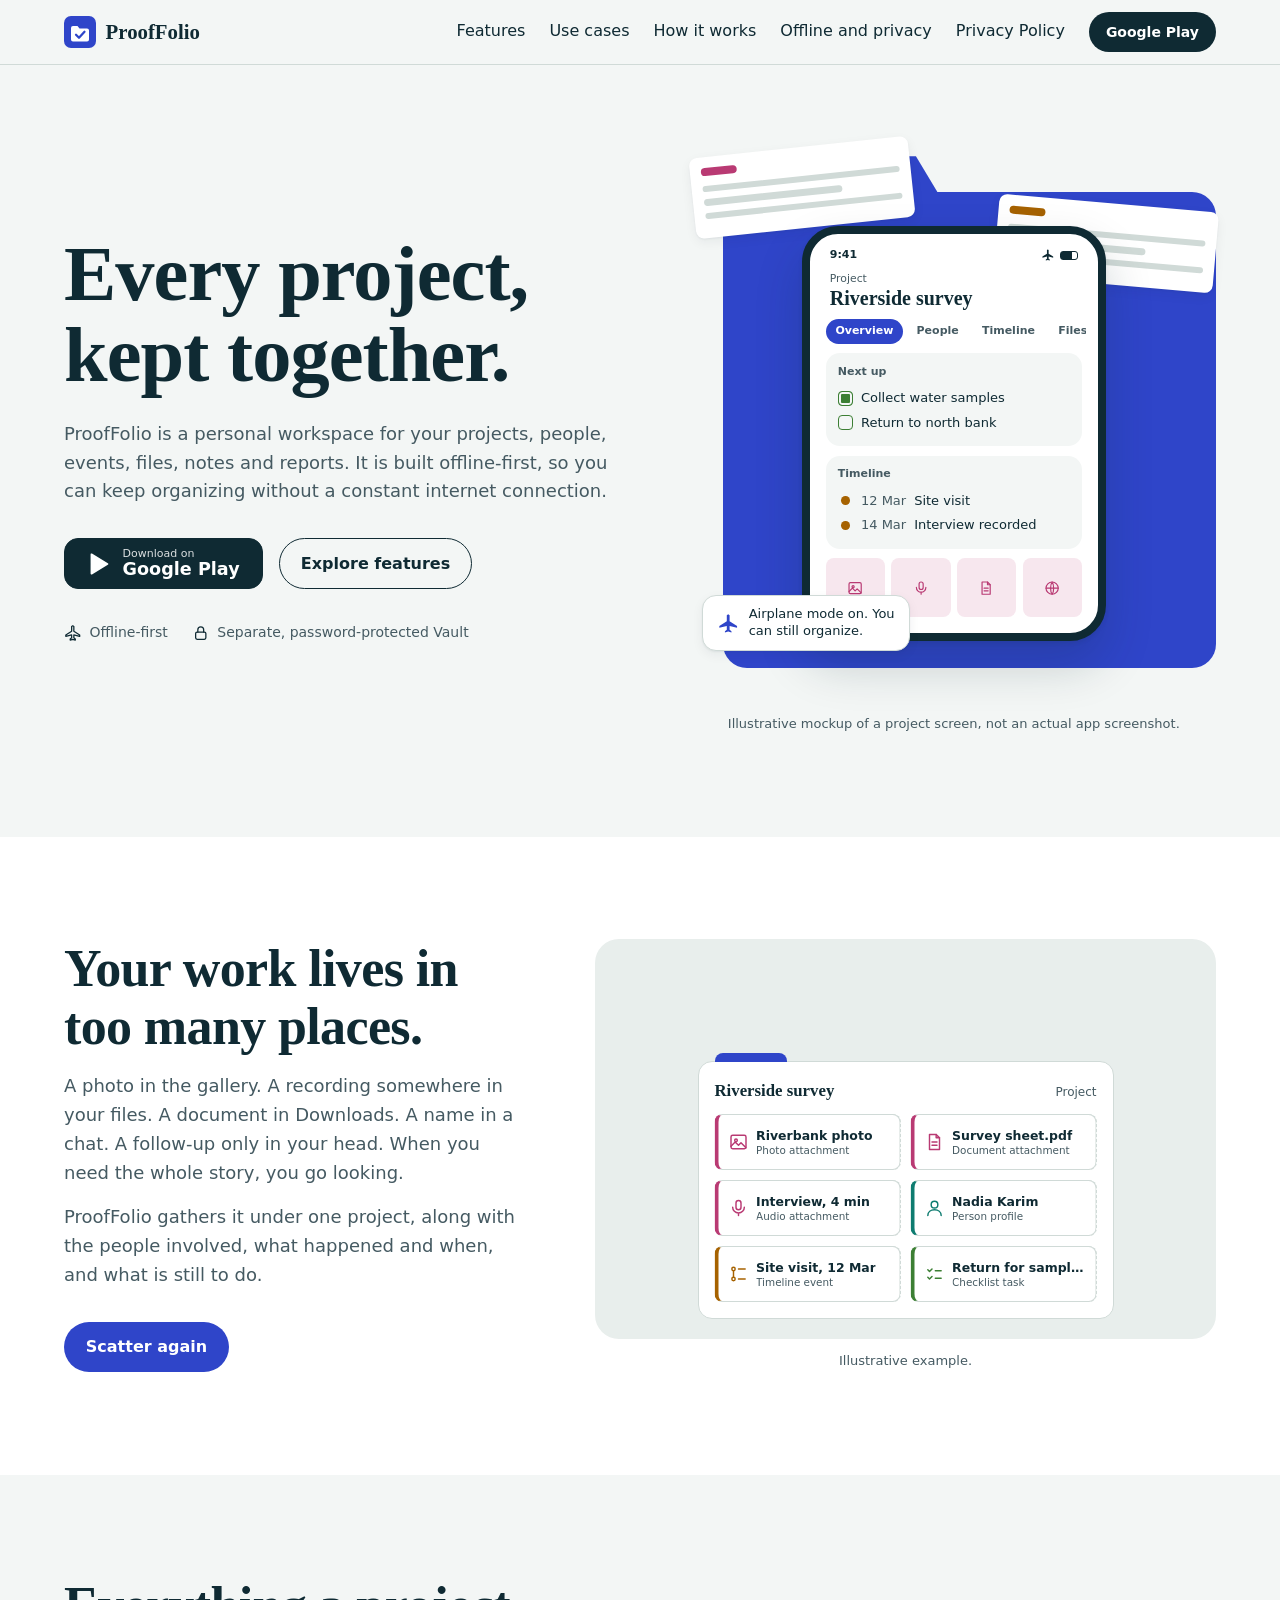
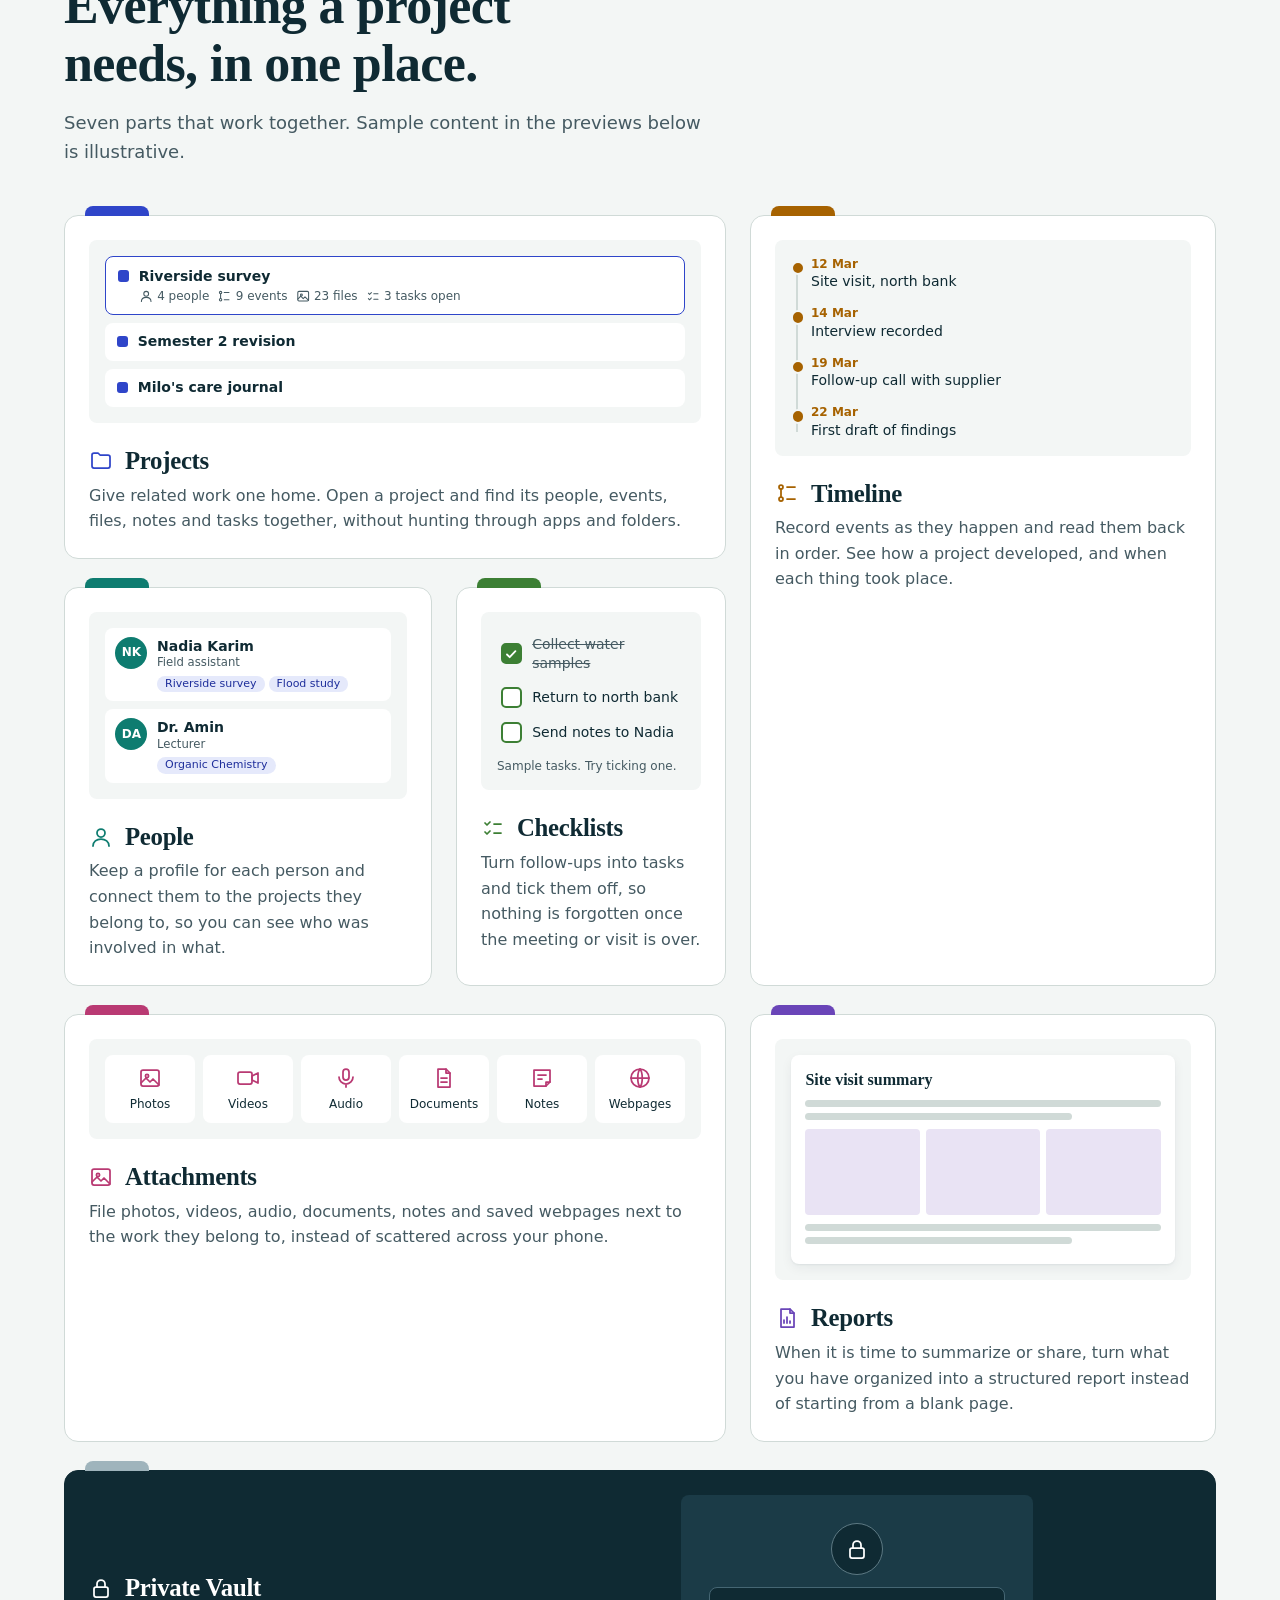
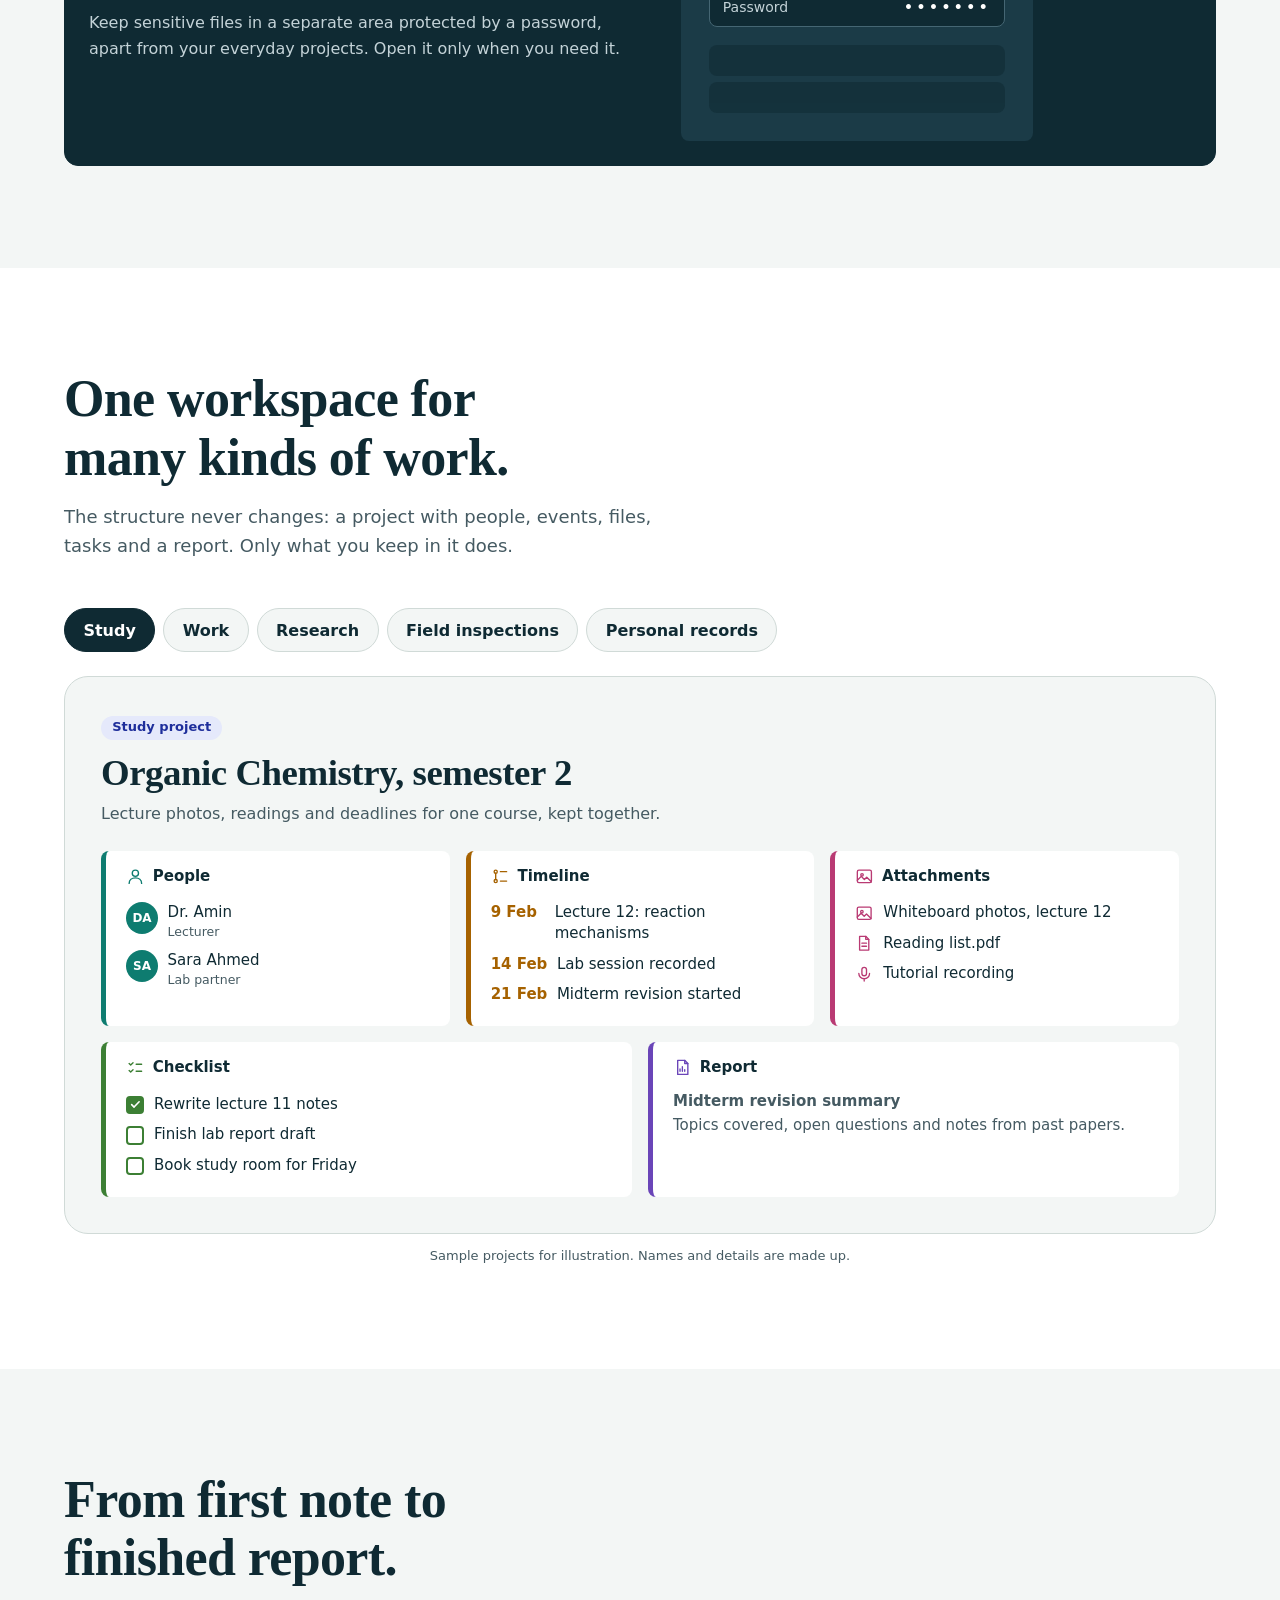
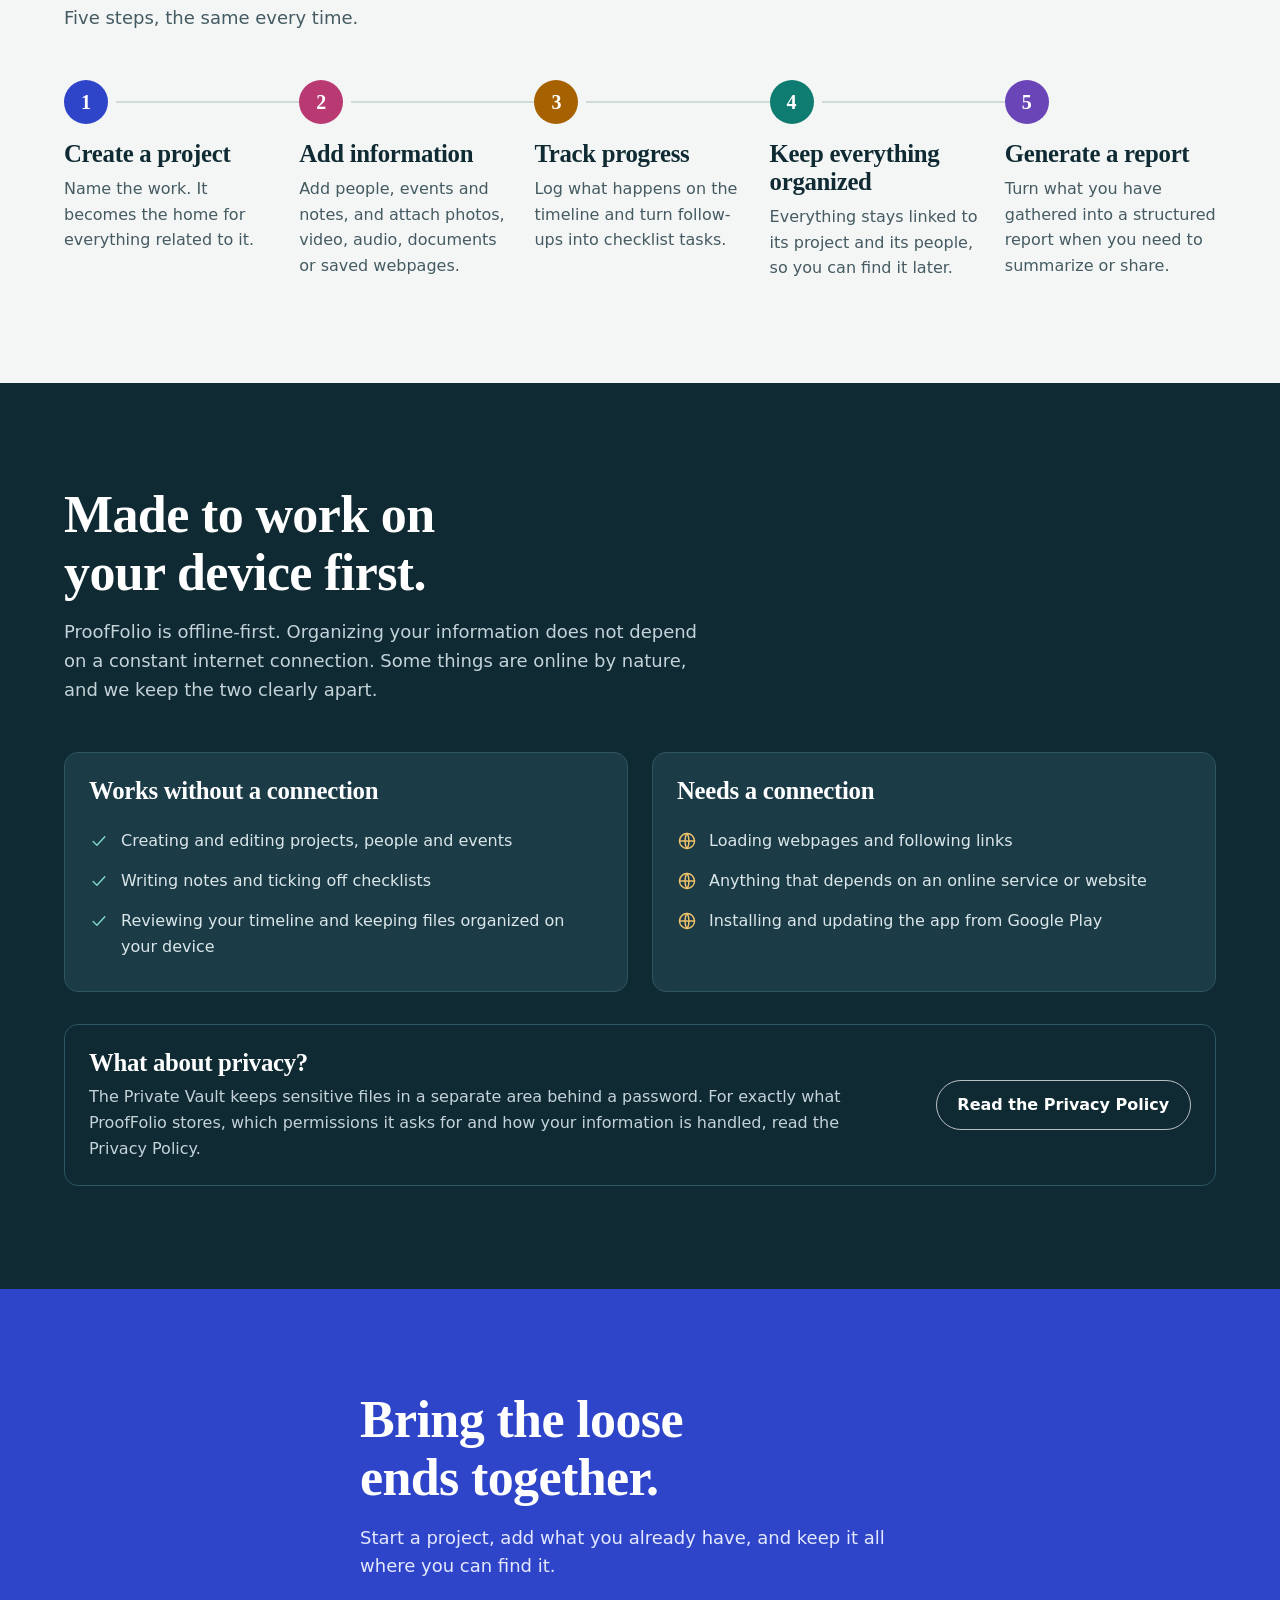
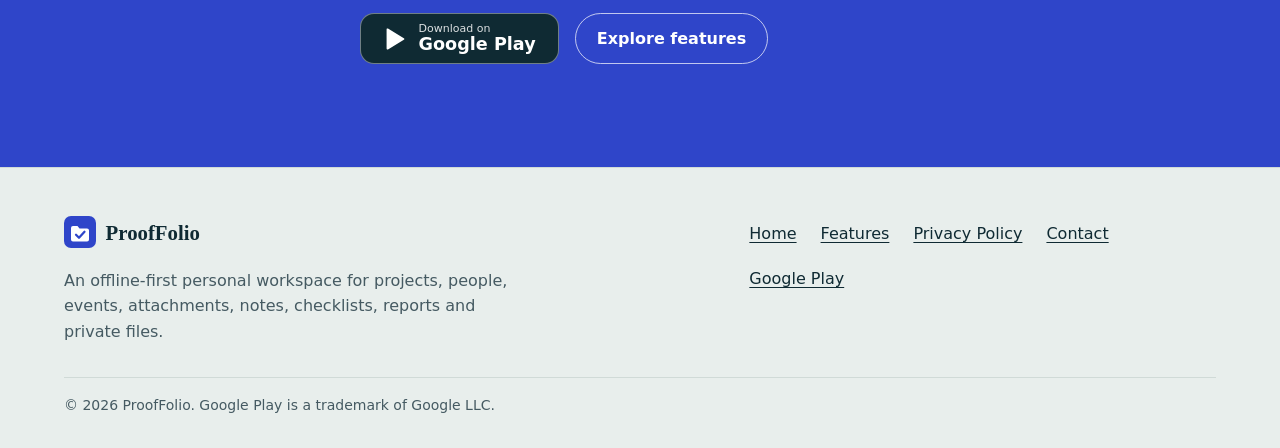
==== commit 54090881: "Update Google Play links and configuration with accurate app details" ====
--- a/index.html
+++ b/index.html
@@ -71,7 +71,7 @@
       <a href="#how-it-works">How it works</a>
       <a href="#offline">Offline and privacy</a>
       <a href="privacy-policy.html">Privacy Policy</a>
-      <a class="btn btn--sm" href="#" data-play-link>Google Play</a>
+      <a class="btn btn--sm" href="https://play.google.com/store/apps/details?id=com.zylbyte.prooffolio" target="_blank" rel="noopener noreferrer" data-play-link>Google Play</a>
     </nav>
   </div>
 </header>
@@ -85,7 +85,7 @@
         <h1 id="hero-title">Every project, kept together.</h1>
         <p class="lead">ProofFolio is a personal workspace for your projects, people, events, files, notes and reports. It is built offline-first, so you can keep organizing without a constant internet connection.</p>
         <div class="hero__actions">
-          <a class="btn btn--play" href="#" data-play-link aria-label="Download ProofFolio on Google Play">
+          <a class="btn btn--play" href="https://play.google.com/store/apps/details?id=com.zylbyte.prooffolio" target="_blank" rel="noopener noreferrer" data-play-link aria-label="Download ProofFolio on Google Play">
             <svg class="i i--fill" aria-hidden="true"><use href="#i-play"/></svg>
             <span><small>Download on</small>Google Play</span>
           </a>
@@ -466,7 +466,7 @@
       <h2 id="cta-title">Bring the loose ends together.</h2>
       <p>Start a project, add what you already have, and keep it all where you can find it.</p>
       <div class="hero__actions">
-        <a class="btn btn--play" href="#" data-play-link aria-label="Download ProofFolio on Google Play">
+        <a class="btn btn--play" href="https://play.google.com/store/apps/details?id=com.zylbyte.prooffolio" target="_blank" rel="noopener noreferrer" data-play-link aria-label="Download ProofFolio on Google Play">
           <svg class="i i--fill" aria-hidden="true"><use href="#i-play"/></svg>
           <span><small>Download on</small>Google Play</span>
         </a>
@@ -492,7 +492,7 @@
           <li><a href="#features">Features</a></li>
           <li><a href="privacy-policy.html">Privacy Policy</a></li>
           <li data-contact-item hidden><a href="#" data-contact-link>Contact</a></li>
-          <li><a href="#" data-play-link>Google Play</a></li>
+          <li><a href="https://play.google.com/store/apps/details?id=com.zylbyte.prooffolio" target="_blank" rel="noopener noreferrer" data-play-link>Google Play</a></li>
         </ul>
       </nav>
     </div>
